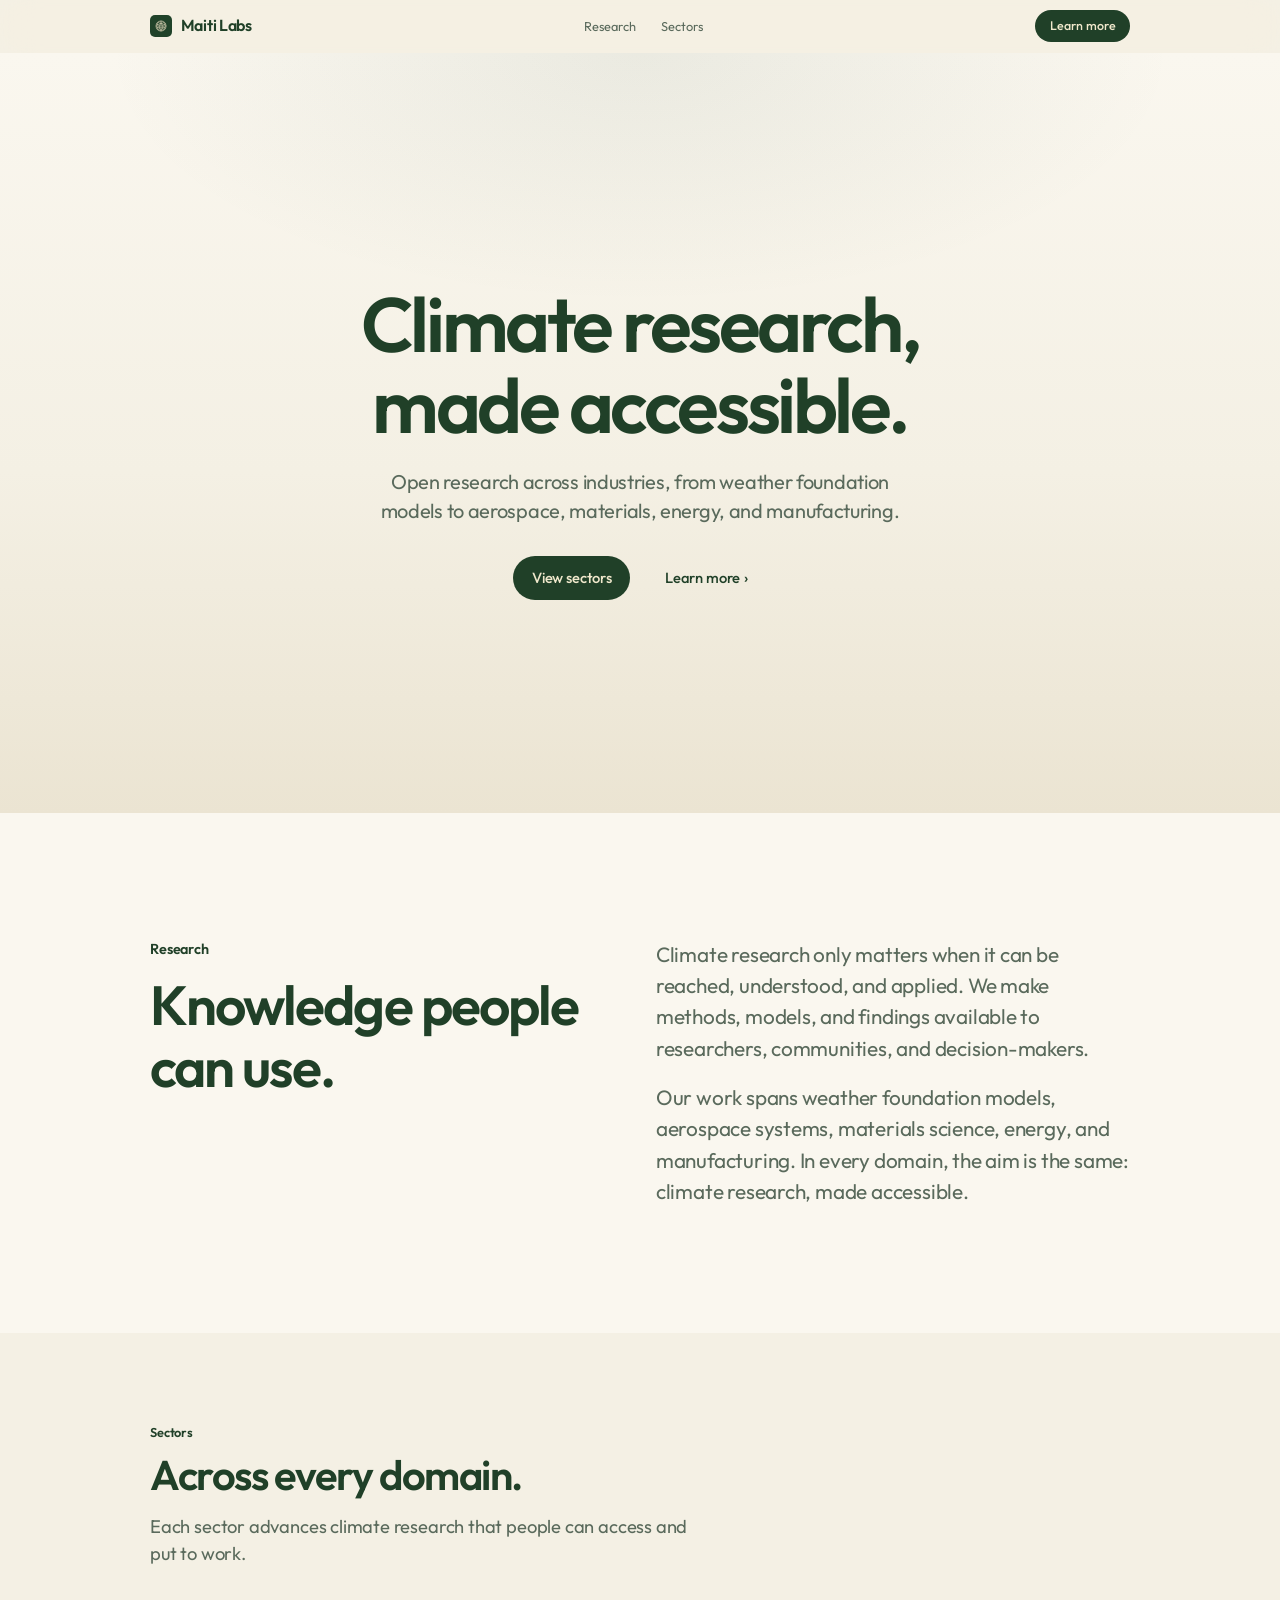
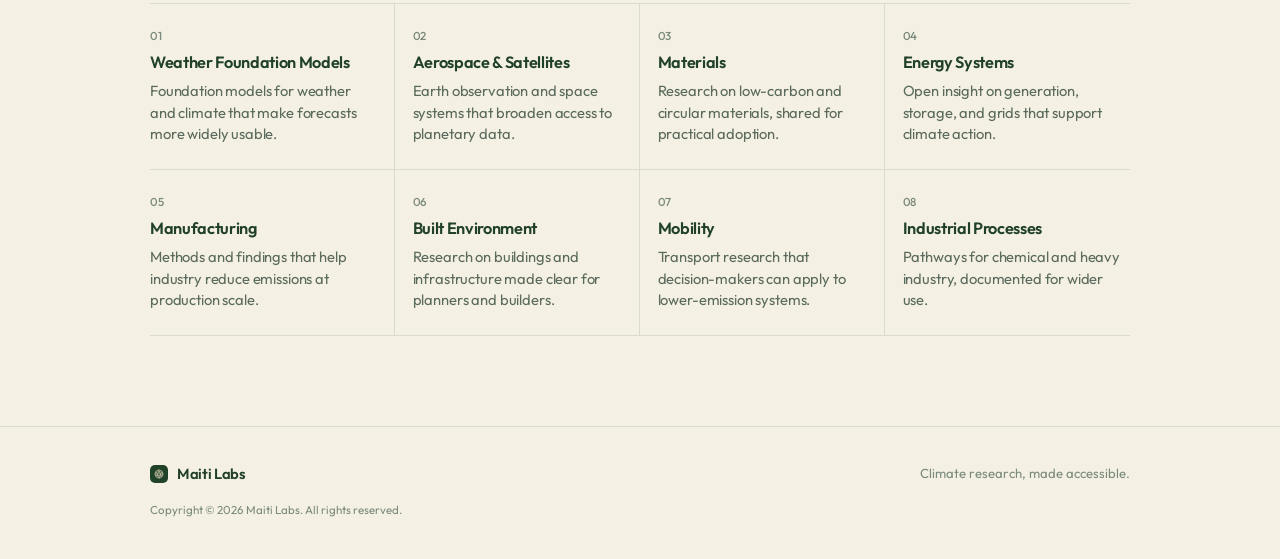
==== index.html @ 401aa066 "Enlarge research section type and spacing" ====
<!DOCTYPE html>
<html lang="en">
<head>
<meta charset="UTF-8" />
<meta name="viewport" content="width=device-width, initial-scale=1.0" />
<title>Maiti Labs</title>
<meta name="description" content="Maiti Labs makes climate research accessible across industries, from weather foundation models to aerospace, materials, energy, and manufacturing." />
<link rel="icon" href="logo.png" type="image/png" />
<link rel="preconnect" href="https://fonts.googleapis.com">
<link rel="preconnect" href="https://fonts.gstatic.com" crossorigin>
<link href="https://fonts.googleapis.com/css2?family=Outfit:wght@300;400;500;600;700&display=swap" rel="stylesheet">
<style>
  :root {
    --green: #204028;
    --cream: #f0e8cc;
    --bg: #f4f0e4;
    --bg-white: #faf7ef;
    --ink: #204028;
    --muted: #5a6a5c;
    --faint: #7a8a7c;
    --line: rgba(32, 64, 40, 0.12);
    --accent: #204028;
    --accent-soft: #2d5640;
    --max: 980px;
  }

  * { margin: 0; padding: 0; box-sizing: border-box; }
  html { scroll-behavior: smooth; }
  body {
    background: var(--bg);
    color: var(--ink);
    font-family: "Outfit", "Helvetica Neue", Helvetica, Arial, sans-serif;
    -webkit-font-smoothing: antialiased;
    text-rendering: optimizeLegibility;
    line-height: 1.47;
  }
  a { color: inherit; text-decoration: none; }
  .wrap {
    width: min(100% - 2.4rem, var(--max));
    margin-inline: auto;
  }
  @media (min-width: 800px) {
    .wrap { width: min(100% - 4rem, var(--max)); }
  }

  .nav {
    position: sticky;
    top: 0;
    z-index: 40;
    background: rgba(244, 240, 228, 0.82);
    backdrop-filter: saturate(180%) blur(18px);
    -webkit-backdrop-filter: saturate(180%) blur(18px);
    border-bottom: 1px solid transparent;
    transition: border-color .25s ease;
  }
  .nav.scrolled { border-bottom-color: var(--line); }
  .nav-inner {
    min-height: 52px;
    display: flex;
    align-items: center;
    justify-content: space-between;
    gap: 1rem;
  }
  .brand {
    display: inline-flex;
    align-items: center;
    gap: 0.55rem;
    font-size: 1rem;
    font-weight: 600;
    letter-spacing: -0.02em;
  }
  .brand img {
    width: 22px;
    height: 22px;
    border-radius: 5px;
    display: block;
  }
  .nav-links {
    display: none;
    gap: 1.6rem;
  }
  @media (min-width: 720px) { .nav-links { display: flex; } }
  .nav-links a {
    font-size: 0.8rem;
    font-weight: 400;
    color: var(--muted);
    transition: color .2s ease;
  }
  .nav-links a:hover { color: var(--ink); }
  .nav-cta {
    font-size: 0.78rem;
    font-weight: 500;
    color: var(--cream);
    background: var(--accent);
    padding: 0.42rem 0.9rem;
    border-radius: 980px;
    transition: background .2s ease;
  }
  .nav-cta:hover { background: var(--accent-soft); }

  .hero {
    position: relative;
    overflow: hidden;
    text-align: center;
    padding: clamp(4.5rem, 12vh, 7.5rem) 0 clamp(4rem, 10vh, 6.5rem);
    min-height: min(86vh, 760px);
    display: flex;
    align-items: center;
  }
  .hero::before {
    content: "";
    position: absolute;
    inset: 0;
    background:
      radial-gradient(ellipse 70% 55% at 50% 0%, rgba(32, 64, 40, 0.07) 0%, transparent 60%),
      linear-gradient(180deg, #faf7ef 0%, #f4f0e4 55%, #ebe4d2 100%);
    pointer-events: none;
  }
  .hero-inner { position: relative; z-index: 1; width: 100%; }
  .hero h1 {
    max-width: 11ch;
    margin: 0 auto;
    font-size: clamp(2.5rem, 6.5vw, 4.8rem);
    font-weight: 600;
    letter-spacing: -0.045em;
    line-height: 1.05;
  }
  .hero-sub {
    max-width: 34rem;
    margin: 1.35rem auto 0;
    font-size: clamp(1.05rem, 1.7vw, 1.25rem);
    font-weight: 400;
    color: var(--muted);
    letter-spacing: -0.015em;
  }
  .hero-actions {
    margin-top: 1.9rem;
    display: flex;
    flex-wrap: wrap;
    justify-content: center;
    gap: 0.7rem 1rem;
  }
  .btn {
    display: inline-flex;
    align-items: center;
    justify-content: center;
    gap: 0.25rem;
    min-height: 42px;
    padding: 0.65rem 1.15rem;
    border-radius: 980px;
    font-size: 0.92rem;
    font-weight: 500;
    letter-spacing: -0.01em;
    transition: transform .2s ease, background .2s ease, color .2s ease;
  }
  .btn-primary {
    background: var(--accent);
    color: var(--cream);
  }
  .btn-primary:hover {
    background: var(--accent-soft);
    transform: scale(1.02);
  }
  .btn-text {
    color: var(--accent);
  }
  .btn-text:hover { color: var(--accent-soft); }
  .chev { font-size: 1.05em; }

  .section {
    padding: clamp(4.25rem, 10vh, 6.75rem) 0;
  }
  .section-white { background: var(--bg-white); }
  #research {
    padding: clamp(5.75rem, 14vh, 9.5rem) 0;
  }
  #research h2 {
    font-size: clamp(2.15rem, 4.6vw, 3.45rem);
    max-width: 12ch;
  }
  #research .eyebrow {
    font-size: 0.9rem;
    margin-bottom: 0.85rem;
  }
  #research .prose p {
    font-size: clamp(1.1rem, 1.7vw, 1.3rem);
    line-height: 1.5;
  }
  #research .prose p + p { margin-top: 1.15rem; }
  @media (min-width: 860px) {
    #research .split {
      gap: clamp(2.75rem, 6vw, 5.5rem);
    }
    #research .split h2 { max-width: 12ch; }
  }
  .eyebrow {
    font-size: 0.8rem;
    font-weight: 600;
    color: var(--accent);
    letter-spacing: -0.01em;
    margin-bottom: 0.65rem;
  }
  .section h2 {
    font-size: clamp(1.75rem, 3.5vw, 2.6rem);
    font-weight: 600;
    letter-spacing: -0.035em;
    line-height: 1.12;
    max-width: 18ch;
  }
  .lede {
    margin-top: 0.9rem;
    max-width: 34rem;
    font-size: clamp(1.02rem, 1.5vw, 1.15rem);
    color: var(--muted);
    letter-spacing: -0.01em;
  }

  .split {
    display: grid;
    gap: 1.5rem;
  }
  @media (min-width: 860px) {
    .split {
      grid-template-columns: 0.95fr 1.05fr;
      gap: clamp(2.25rem, 5vw, 4.5rem);
      align-items: start;
    }
    .split h2 { max-width: 11ch; }
  }
  .prose p {
    font-size: clamp(1rem, 1.45vw, 1.12rem);
    color: var(--muted);
    letter-spacing: -0.01em;
  }
  .prose p + p { margin-top: 0.95rem; }

  .focus-grid {
    margin-top: clamp(1.75rem, 4vh, 2.5rem);
    display: grid;
    gap: 0;
    border-top: 1px solid var(--line);
  }
  @media (min-width: 700px) {
    .focus-grid { grid-template-columns: repeat(2, 1fr); }
  }
  @media (min-width: 1000px) {
    .focus-grid { grid-template-columns: repeat(4, 1fr); }
  }
  .focus-item {
    padding: 1.35rem 0;
    border-bottom: 1px solid var(--line);
  }
  @media (min-width: 700px) {
    .focus-item {
      padding: 1.4rem 1.15rem 1.4rem 0;
    }
    .focus-item:nth-child(even) {
      padding-left: 1.15rem;
      padding-right: 0;
      border-left: 1px solid var(--line);
    }
  }
  @media (min-width: 1000px) {
    .focus-item {
      padding: 1.5rem 1.1rem;
      border-right: 1px solid var(--line);
    }
    .focus-item:nth-child(even) {
      padding-left: 1.1rem;
      border-left: none;
    }
    .focus-item:nth-child(4n) { border-right: none; }
    .focus-item:nth-child(4n + 1) { padding-left: 0; }
  }
  .focus-item .num {
    font-size: 0.72rem;
    font-weight: 500;
    color: var(--faint);
    margin-bottom: 0.4rem;
  }
  .focus-item h3 {
    font-size: 1.02rem;
    font-weight: 600;
    letter-spacing: -0.02em;
    margin-bottom: 0.3rem;
  }
  .focus-item p {
    color: var(--muted);
    font-size: 0.92rem;
    letter-spacing: -0.01em;
  }

  .footer {
    padding: 2.25rem 0 2.5rem;
    border-top: 1px solid var(--line);
  }
  .footer-row {
    display: flex;
    flex-wrap: wrap;
    gap: 0.75rem 1.4rem;
    align-items: center;
    justify-content: space-between;
  }
  .footer .brand { font-size: 0.92rem; }
  .footer .brand img { width: 18px; height: 18px; }
  .footer-tag {
    color: var(--faint);
    font-size: 0.82rem;
  }
  .copyright {
    margin-top: 1.1rem;
    color: var(--faint);
    font-size: 0.72rem;
  }

  .reveal {
    opacity: 0;
    transform: translateY(12px);
    transition: opacity .8s cubic-bezier(.16,1,.3,1), transform .8s cubic-bezier(.16,1,.3,1);
  }
  .reveal.in { opacity: 1; transform: none; }

  a:focus-visible, .btn:focus-visible {
    outline: 2px solid var(--accent);
    outline-offset: 3px;
  }

  @media (prefers-reduced-motion: reduce) {
    html { scroll-behavior: auto; }
    .reveal { opacity: 1; transform: none; transition: none; }
  }
</style>
</head>
<body>
  <nav class="nav" id="nav">
    <div class="wrap nav-inner">
      <a class="brand" href="#top" aria-label="Maiti Labs home">
        <img src="logo.png" alt="" width="22" height="22" />
        <span>Maiti Labs</span>
      </a>
      <div class="nav-links">
        <a href="#research">Research</a>
        <a href="#sectors">Sectors</a>
      </div>
      <a class="nav-cta" href="#sectors">Learn more</a>
    </div>
  </nav>

  <header class="hero" id="top">
    <div class="wrap hero-inner">
      <h1>Climate research, made accessible.</h1>
      <p class="hero-sub">Open research across industries, from weather foundation models to aerospace, materials, energy, and manufacturing.</p>
      <div class="hero-actions">
        <a class="btn btn-primary" href="#sectors">View sectors</a>
        <a class="btn btn-text" href="#research">Learn more <span class="chev" aria-hidden="true">›</span></a>
      </div>
    </div>
  </header>

  <section class="section section-white" id="research">
    <div class="wrap">
      <div class="split">
        <div class="reveal">
          <p class="eyebrow">Research</p>
          <h2>Knowledge people can use.</h2>
        </div>
        <div class="prose reveal">
          <p>Climate research only matters when it can be reached, understood, and applied. We make methods, models, and findings available to researchers, communities, and decision-makers.</p>
          <p>Our work spans weather foundation models, aerospace systems, materials science, energy, and manufacturing. In every domain, the aim is the same: climate research, made accessible.</p>
        </div>
      </div>
    </div>
  </section>

  <section class="section" id="sectors">
    <div class="wrap">
      <div class="reveal">
        <p class="eyebrow">Sectors</p>
        <h2>Across every domain.</h2>
        <p class="lede">Each sector advances climate research that people can access and put to work.</p>
      </div>
      <div class="focus-grid">
        <article class="focus-item reveal">
          <p class="num">01</p>
          <h3>Weather Foundation Models</h3>
          <p>Foundation models for weather and climate that make forecasts more widely usable.</p>
        </article>
        <article class="focus-item reveal">
          <p class="num">02</p>
          <h3>Aerospace &amp; Satellites</h3>
          <p>Earth observation and space systems that broaden access to planetary data.</p>
        </article>
        <article class="focus-item reveal">
          <p class="num">03</p>
          <h3>Materials</h3>
          <p>Research on low-carbon and circular materials, shared for practical adoption.</p>
        </article>
        <article class="focus-item reveal">
          <p class="num">04</p>
          <h3>Energy Systems</h3>
          <p>Open insight on generation, storage, and grids that support climate action.</p>
        </article>
        <article class="focus-item reveal">
          <p class="num">05</p>
          <h3>Manufacturing</h3>
          <p>Methods and findings that help industry reduce emissions at production scale.</p>
        </article>
        <article class="focus-item reveal">
          <p class="num">06</p>
          <h3>Built Environment</h3>
          <p>Research on buildings and infrastructure made clear for planners and builders.</p>
        </article>
        <article class="focus-item reveal">
          <p class="num">07</p>
          <h3>Mobility</h3>
          <p>Transport research that decision-makers can apply to lower-emission systems.</p>
        </article>
        <article class="focus-item reveal">
          <p class="num">08</p>
          <h3>Industrial Processes</h3>
          <p>Pathways for chemical and heavy industry, documented for wider use.</p>
        </article>
      </div>
    </div>
  </section>

  <footer class="footer">
    <div class="wrap">
      <div class="footer-row">
        <a class="brand" href="#top">
          <img src="logo.png" alt="" width="18" height="18" />
          <span>Maiti Labs</span>
        </a>
        <p class="footer-tag">Climate research, made accessible.</p>
      </div>
      <p class="copyright">Copyright © 2026 Maiti Labs. All rights reserved.</p>
    </div>
  </footer>

  <script>
    const nav = document.getElementById('nav');
    const onScroll = () => nav.classList.toggle('scrolled', window.scrollY > 8);
    onScroll();
    window.addEventListener('scroll', onScroll, { passive: true });

    const reduce = window.matchMedia('(prefers-reduced-motion: reduce)').matches;
    const items = document.querySelectorAll('.reveal');
    if (reduce || !('IntersectionObserver' in window)) {
      items.forEach(el => el.classList.add('in'));
    } else {
      const io = new IntersectionObserver((entries) => {
        entries.forEach(e => {
          if (e.isIntersecting) {
            e.target.classList.add('in');
            io.unobserve(e.target);
          }
        });
      }, { threshold: 0.16 });
      items.forEach(el => io.observe(el));
    }
  </script>
</body>
</html>
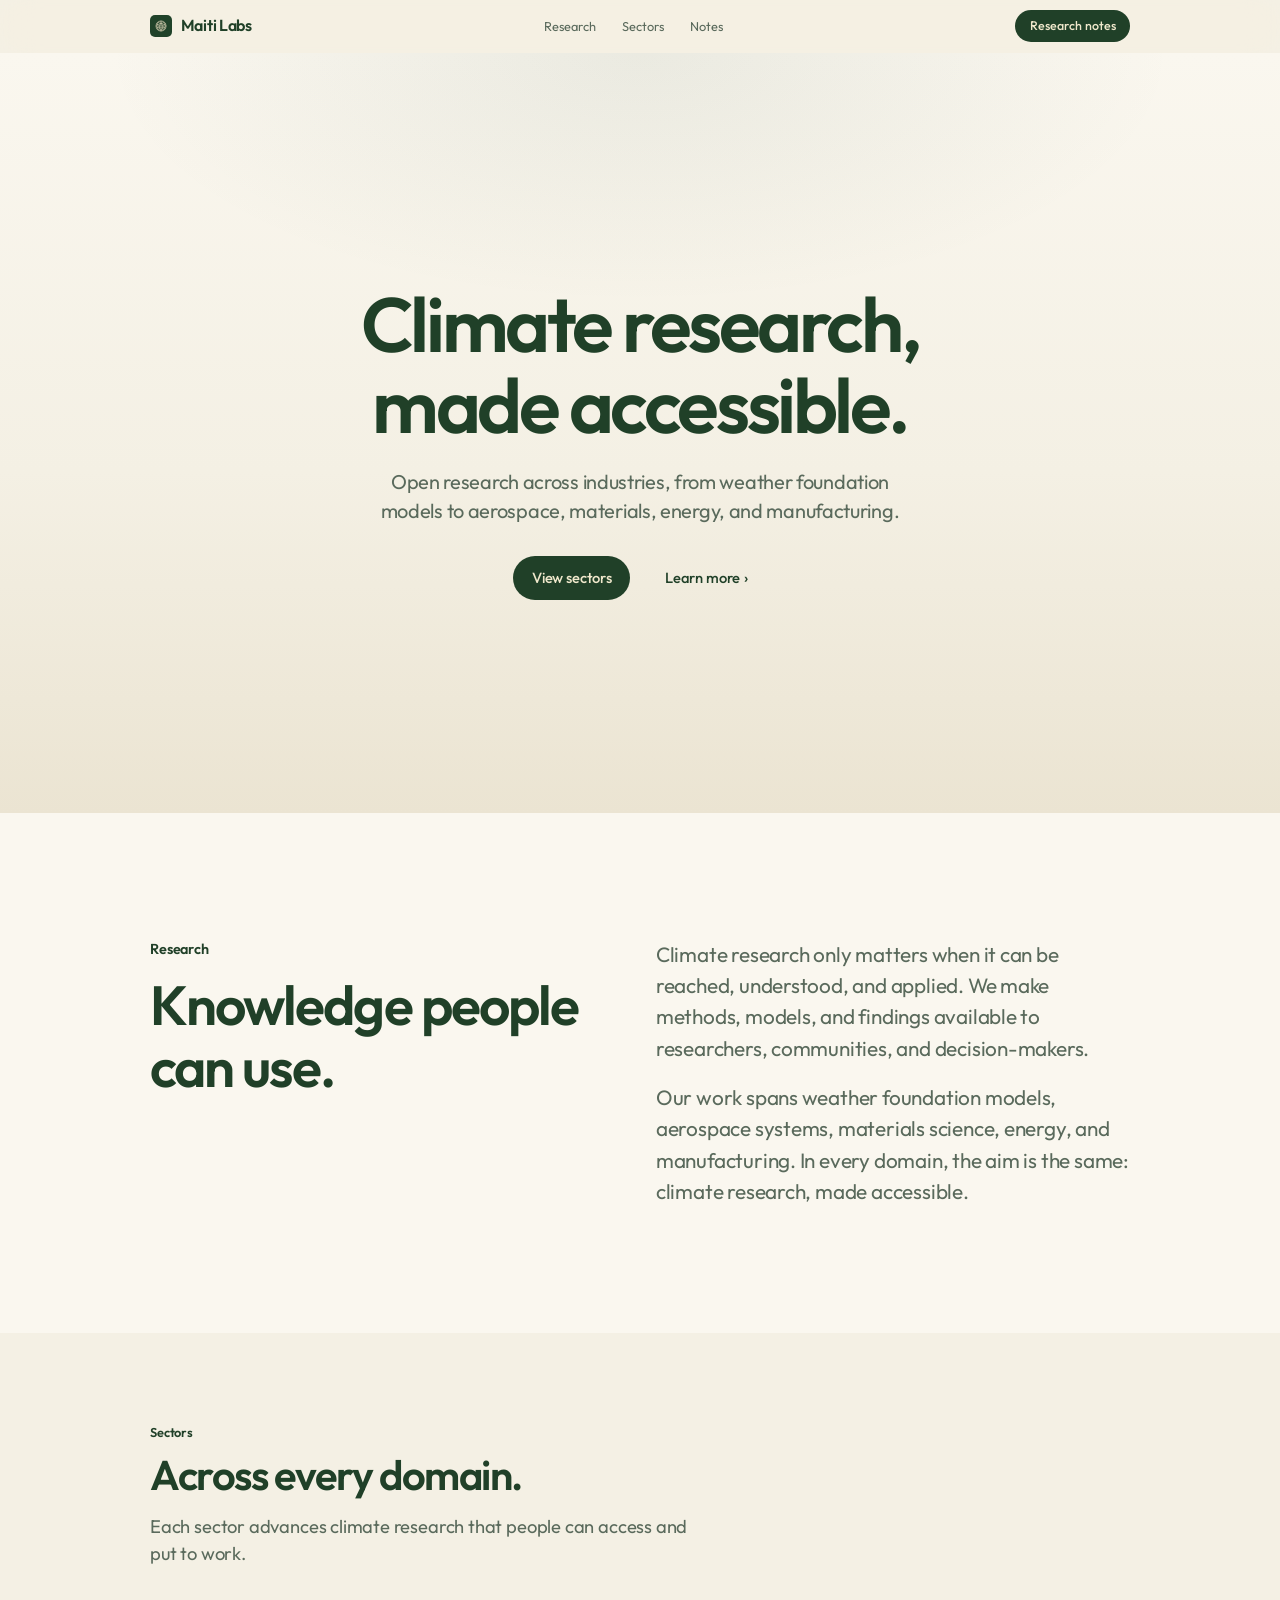
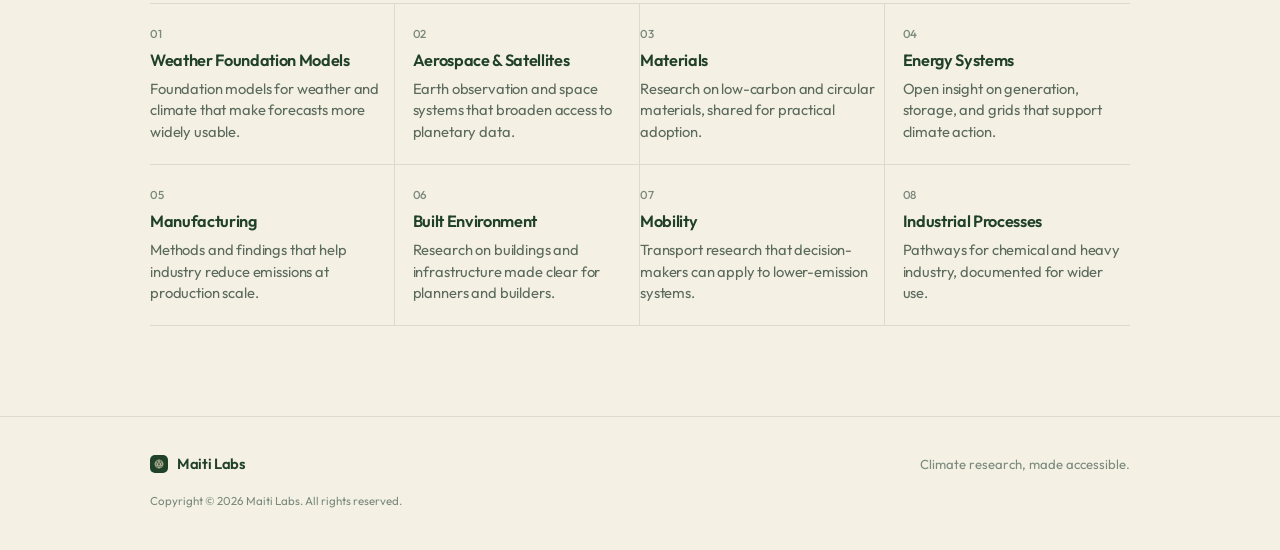
==== commit e24b53aa: "Add sector research notes on emerging technologies" ====
--- a/index.html
+++ b/index.html
@@ -246,6 +246,13 @@
   @media (min-width: 1000px) {
     .focus-grid { grid-template-columns: repeat(4, 1fr); }
   }
+  a.focus-item {
+    display: block;
+    padding: 1.35rem 0;
+    border-bottom: 1px solid var(--line);
+    transition: opacity .2s ease;
+  }
+  a.focus-item:hover { opacity: 0.72; }
   .focus-item {
     padding: 1.35rem 0;
     border-bottom: 1px solid var(--line);
@@ -341,8 +348,9 @@
       <div class="nav-links">
         <a href="#research">Research</a>
         <a href="#sectors">Sectors</a>
-      </div>
-      <a class="nav-cta" href="#sectors">Learn more</a>
+        <a href="blog/index.html">Notes</a>
+      </div>
+      <a class="nav-cta" href="blog/index.html">Research notes</a>
     </div>
   </nav>
 
@@ -380,46 +388,46 @@
         <p class="lede">Each sector advances climate research that people can access and put to work.</p>
       </div>
       <div class="focus-grid">
-        <article class="focus-item reveal">
+        <a class="focus-item reveal" href="blog/weather-foundation-models.html">
           <p class="num">01</p>
           <h3>Weather Foundation Models</h3>
           <p>Foundation models for weather and climate that make forecasts more widely usable.</p>
-        </article>
-        <article class="focus-item reveal">
+        </a>
+        <a class="focus-item reveal" href="blog/aerospace-satellites.html">
           <p class="num">02</p>
           <h3>Aerospace &amp; Satellites</h3>
           <p>Earth observation and space systems that broaden access to planetary data.</p>
-        </article>
-        <article class="focus-item reveal">
+        </a>
+        <a class="focus-item reveal" href="blog/materials.html">
           <p class="num">03</p>
           <h3>Materials</h3>
           <p>Research on low-carbon and circular materials, shared for practical adoption.</p>
-        </article>
-        <article class="focus-item reveal">
+        </a>
+        <a class="focus-item reveal" href="blog/energy-systems.html">
           <p class="num">04</p>
           <h3>Energy Systems</h3>
           <p>Open insight on generation, storage, and grids that support climate action.</p>
-        </article>
-        <article class="focus-item reveal">
+        </a>
+        <a class="focus-item reveal" href="blog/manufacturing.html">
           <p class="num">05</p>
           <h3>Manufacturing</h3>
           <p>Methods and findings that help industry reduce emissions at production scale.</p>
-        </article>
-        <article class="focus-item reveal">
+        </a>
+        <a class="focus-item reveal" href="blog/built-environment.html">
           <p class="num">06</p>
           <h3>Built Environment</h3>
           <p>Research on buildings and infrastructure made clear for planners and builders.</p>
-        </article>
-        <article class="focus-item reveal">
+        </a>
+        <a class="focus-item reveal" href="blog/mobility.html">
           <p class="num">07</p>
           <h3>Mobility</h3>
           <p>Transport research that decision-makers can apply to lower-emission systems.</p>
-        </article>
-        <article class="focus-item reveal">
+        </a>
+        <a class="focus-item reveal" href="blog/industrial-processes.html">
           <p class="num">08</p>
           <h3>Industrial Processes</h3>
           <p>Pathways for chemical and heavy industry, documented for wider use.</p>
-        </article>
+        </a>
       </div>
     </div>
   </section>
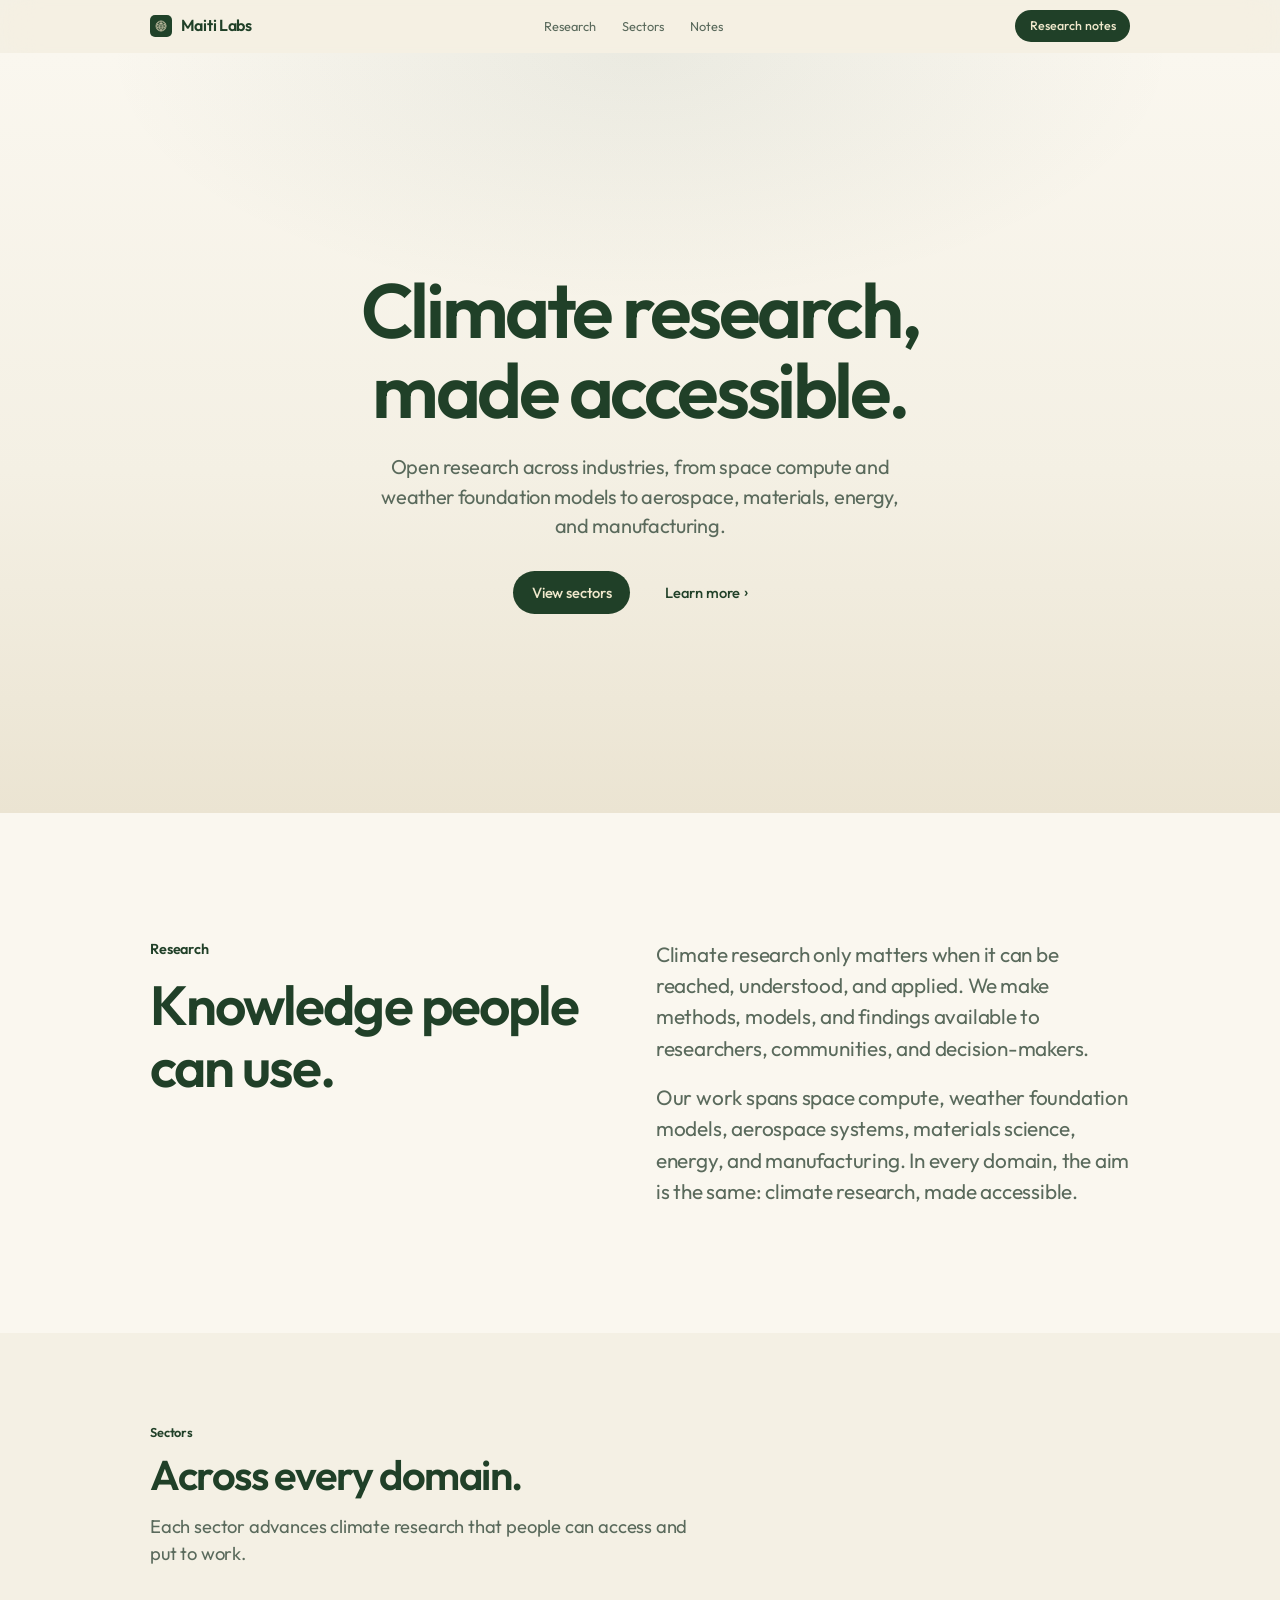
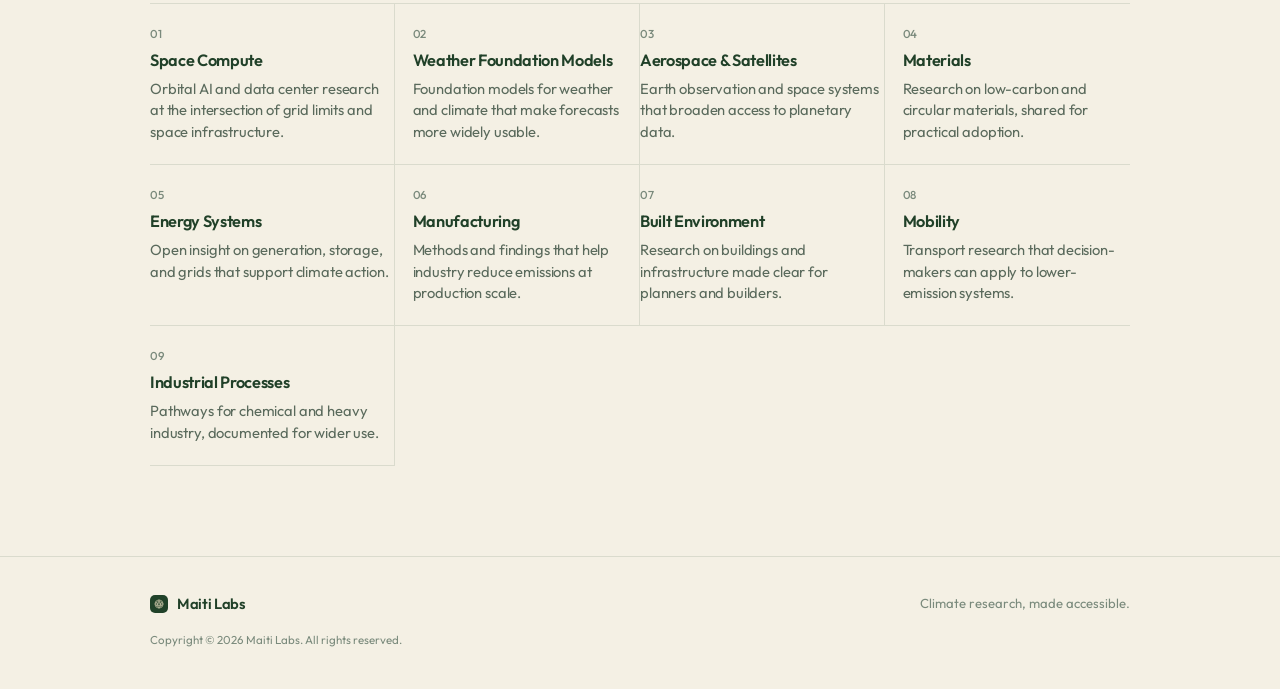
==== commit 27a28feb: "Add Space Compute as sector 01 with markets and company map Co-authored-by: Cursor <cursoragent@curs" ====
--- a/index.html
+++ b/index.html
@@ -4,7 +4,7 @@
 <meta charset="UTF-8" />
 <meta name="viewport" content="width=device-width, initial-scale=1.0" />
 <title>Maiti Labs</title>
-<meta name="description" content="Maiti Labs makes climate research accessible across industries, from weather foundation models to aerospace, materials, energy, and manufacturing." />
+<meta name="description" content="Maiti Labs makes climate research accessible across industries, from space compute and weather foundation models to aerospace, materials, energy, and manufacturing." />
 <link rel="icon" href="logo.png" type="image/png" />
 <link rel="preconnect" href="https://fonts.googleapis.com">
 <link rel="preconnect" href="https://fonts.gstatic.com" crossorigin>
@@ -357,7 +357,7 @@
   <header class="hero" id="top">
     <div class="wrap hero-inner">
       <h1>Climate research, made accessible.</h1>
-      <p class="hero-sub">Open research across industries, from weather foundation models to aerospace, materials, energy, and manufacturing.</p>
+      <p class="hero-sub">Open research across industries, from space compute and weather foundation models to aerospace, materials, energy, and manufacturing.</p>
       <div class="hero-actions">
         <a class="btn btn-primary" href="#sectors">View sectors</a>
         <a class="btn btn-text" href="#research">Learn more <span class="chev" aria-hidden="true">›</span></a>
@@ -374,7 +374,7 @@
         </div>
         <div class="prose reveal">
           <p>Climate research only matters when it can be reached, understood, and applied. We make methods, models, and findings available to researchers, communities, and decision-makers.</p>
-          <p>Our work spans weather foundation models, aerospace systems, materials science, energy, and manufacturing. In every domain, the aim is the same: climate research, made accessible.</p>
+          <p>Our work spans space compute, weather foundation models, aerospace systems, materials science, energy, and manufacturing. In every domain, the aim is the same: climate research, made accessible.</p>
         </div>
       </div>
     </div>
@@ -388,43 +388,48 @@
         <p class="lede">Each sector advances climate research that people can access and put to work.</p>
       </div>
       <div class="focus-grid">
+        <a class="focus-item reveal" href="blog/space-compute.html">
+          <p class="num">01</p>
+          <h3>Space Compute</h3>
+          <p>Orbital AI and data center research at the intersection of grid limits and space infrastructure.</p>
+        </a>
         <a class="focus-item reveal" href="blog/weather-foundation-models.html">
-          <p class="num">01</p>
+          <p class="num">02</p>
           <h3>Weather Foundation Models</h3>
           <p>Foundation models for weather and climate that make forecasts more widely usable.</p>
         </a>
         <a class="focus-item reveal" href="blog/aerospace-satellites.html">
-          <p class="num">02</p>
+          <p class="num">03</p>
           <h3>Aerospace &amp; Satellites</h3>
           <p>Earth observation and space systems that broaden access to planetary data.</p>
         </a>
         <a class="focus-item reveal" href="blog/materials.html">
-          <p class="num">03</p>
+          <p class="num">04</p>
           <h3>Materials</h3>
           <p>Research on low-carbon and circular materials, shared for practical adoption.</p>
         </a>
         <a class="focus-item reveal" href="blog/energy-systems.html">
-          <p class="num">04</p>
+          <p class="num">05</p>
           <h3>Energy Systems</h3>
           <p>Open insight on generation, storage, and grids that support climate action.</p>
         </a>
         <a class="focus-item reveal" href="blog/manufacturing.html">
-          <p class="num">05</p>
+          <p class="num">06</p>
           <h3>Manufacturing</h3>
           <p>Methods and findings that help industry reduce emissions at production scale.</p>
         </a>
         <a class="focus-item reveal" href="blog/built-environment.html">
-          <p class="num">06</p>
+          <p class="num">07</p>
           <h3>Built Environment</h3>
           <p>Research on buildings and infrastructure made clear for planners and builders.</p>
         </a>
         <a class="focus-item reveal" href="blog/mobility.html">
-          <p class="num">07</p>
+          <p class="num">08</p>
           <h3>Mobility</h3>
           <p>Transport research that decision-makers can apply to lower-emission systems.</p>
         </a>
         <a class="focus-item reveal" href="blog/industrial-processes.html">
-          <p class="num">08</p>
+          <p class="num">09</p>
           <h3>Industrial Processes</h3>
           <p>Pathways for chemical and heavy industry, documented for wider use.</p>
         </a>
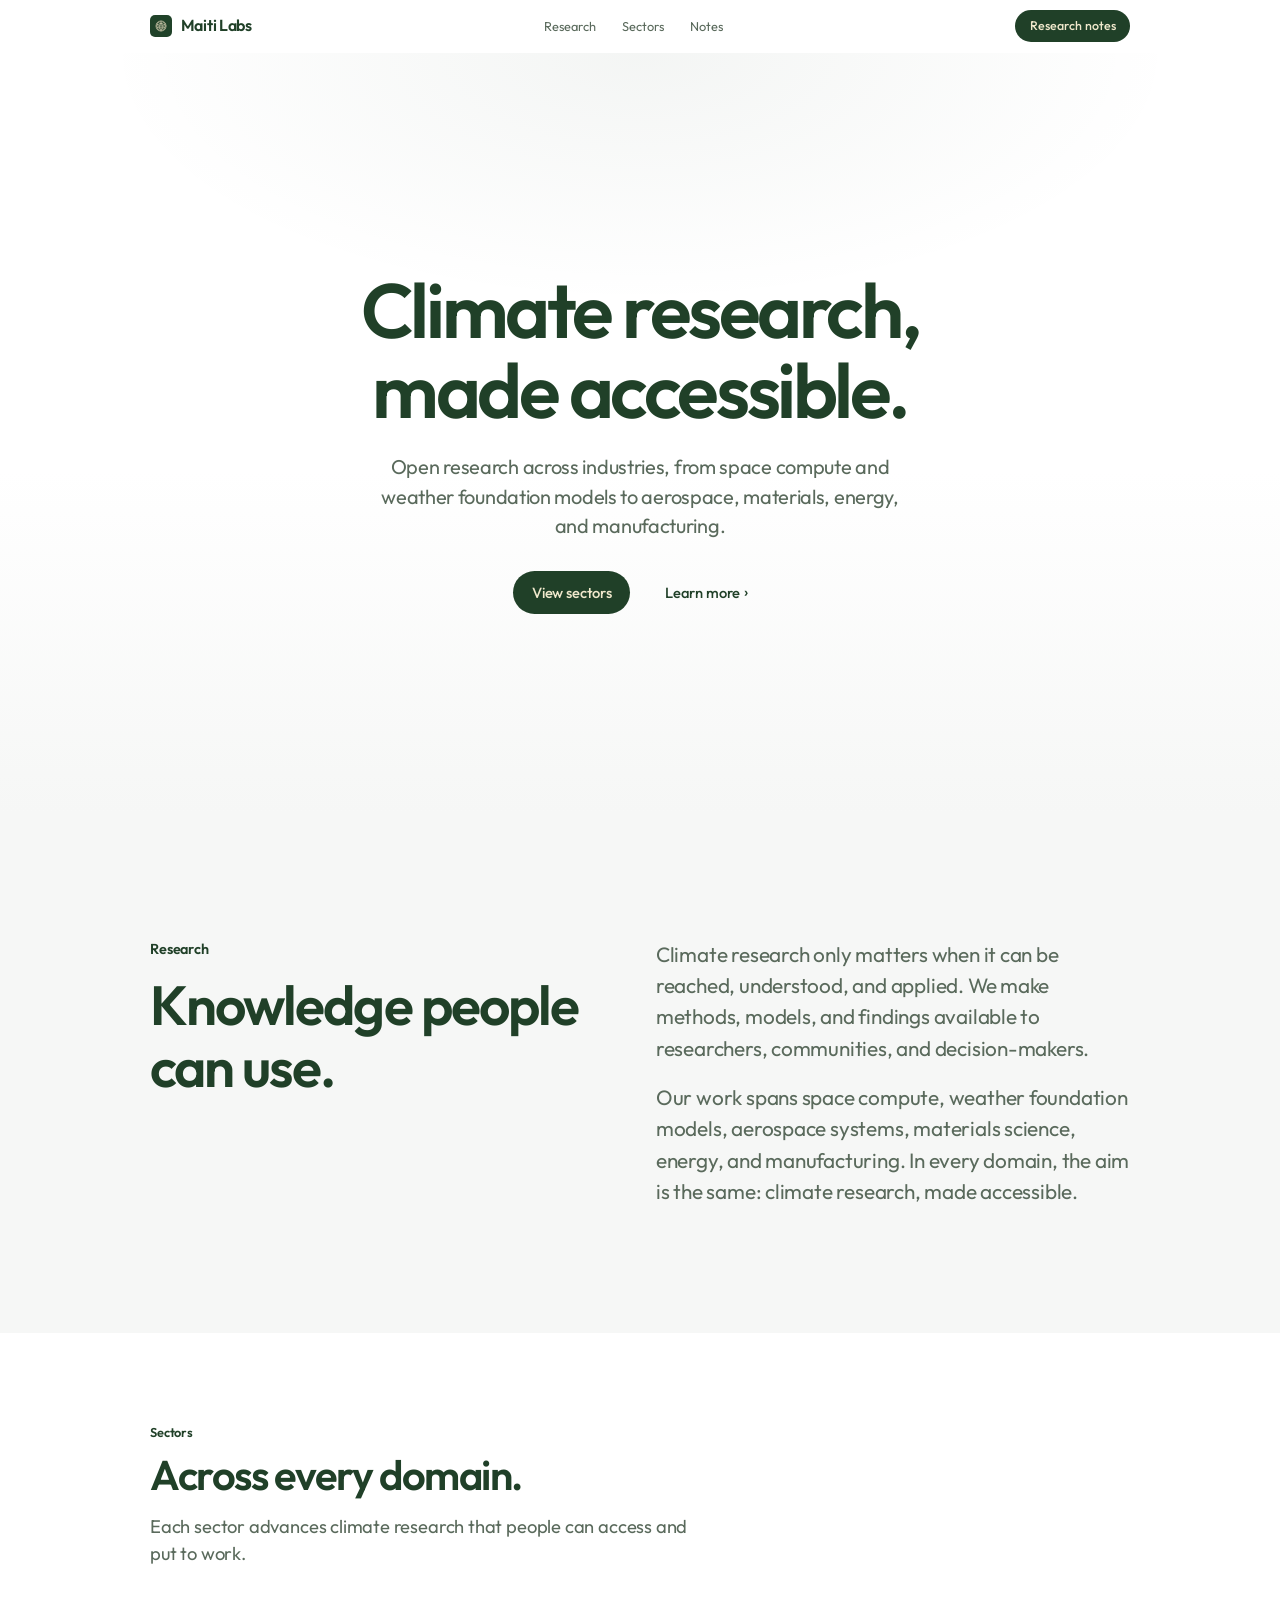
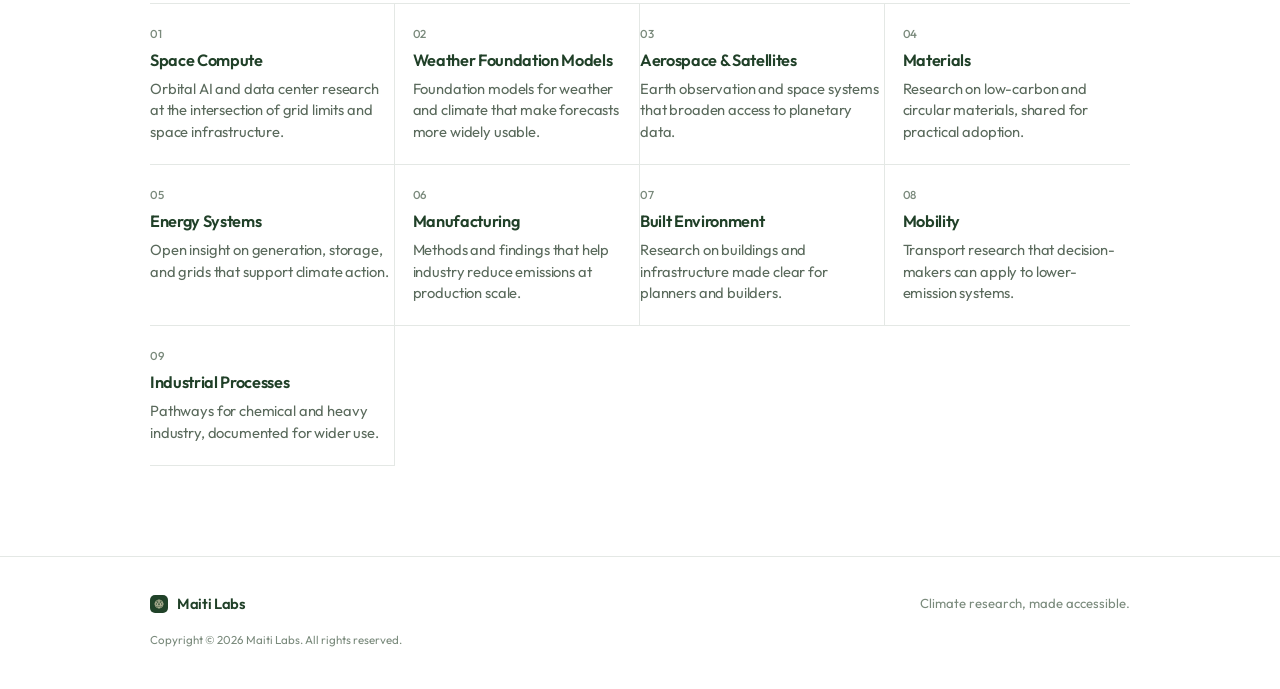
==== commit 9d13435e: "Switch site backgrounds to white while keeping green text Co-authored-by: Cursor <cursoragent@cursor" ====
--- a/index.html
+++ b/index.html
@@ -13,8 +13,9 @@
   :root {
     --green: #204028;
     --cream: #f0e8cc;
-    --bg: #f4f0e4;
-    --bg-white: #faf7ef;
+    --bg: #ffffff;
+    --bg-white: #ffffff;
+    --bg-soft: #f6f7f6;
     --ink: #204028;
     --muted: #5a6a5c;
     --faint: #7a8a7c;
@@ -47,7 +48,7 @@
     position: sticky;
     top: 0;
     z-index: 40;
-    background: rgba(244, 240, 228, 0.82);
+    background: rgba(255, 255, 255, 0.86);
     backdrop-filter: saturate(180%) blur(18px);
     -webkit-backdrop-filter: saturate(180%) blur(18px);
     border-bottom: 1px solid transparent;
@@ -112,8 +113,8 @@
     position: absolute;
     inset: 0;
     background:
-      radial-gradient(ellipse 70% 55% at 50% 0%, rgba(32, 64, 40, 0.07) 0%, transparent 60%),
-      linear-gradient(180deg, #faf7ef 0%, #f4f0e4 55%, #ebe4d2 100%);
+      radial-gradient(ellipse 70% 55% at 50% 0%, rgba(32, 64, 40, 0.05) 0%, transparent 60%),
+      linear-gradient(180deg, #ffffff 0%, #ffffff 55%, #f6f7f6 100%);
     pointer-events: none;
   }
   .hero-inner { position: relative; z-index: 1; width: 100%; }
@@ -170,7 +171,7 @@
   .section {
     padding: clamp(4.25rem, 10vh, 6.75rem) 0;
   }
-  .section-white { background: var(--bg-white); }
+  .section-white { background: var(--bg-soft); }
   #research {
     padding: clamp(5.75rem, 14vh, 9.5rem) 0;
   }
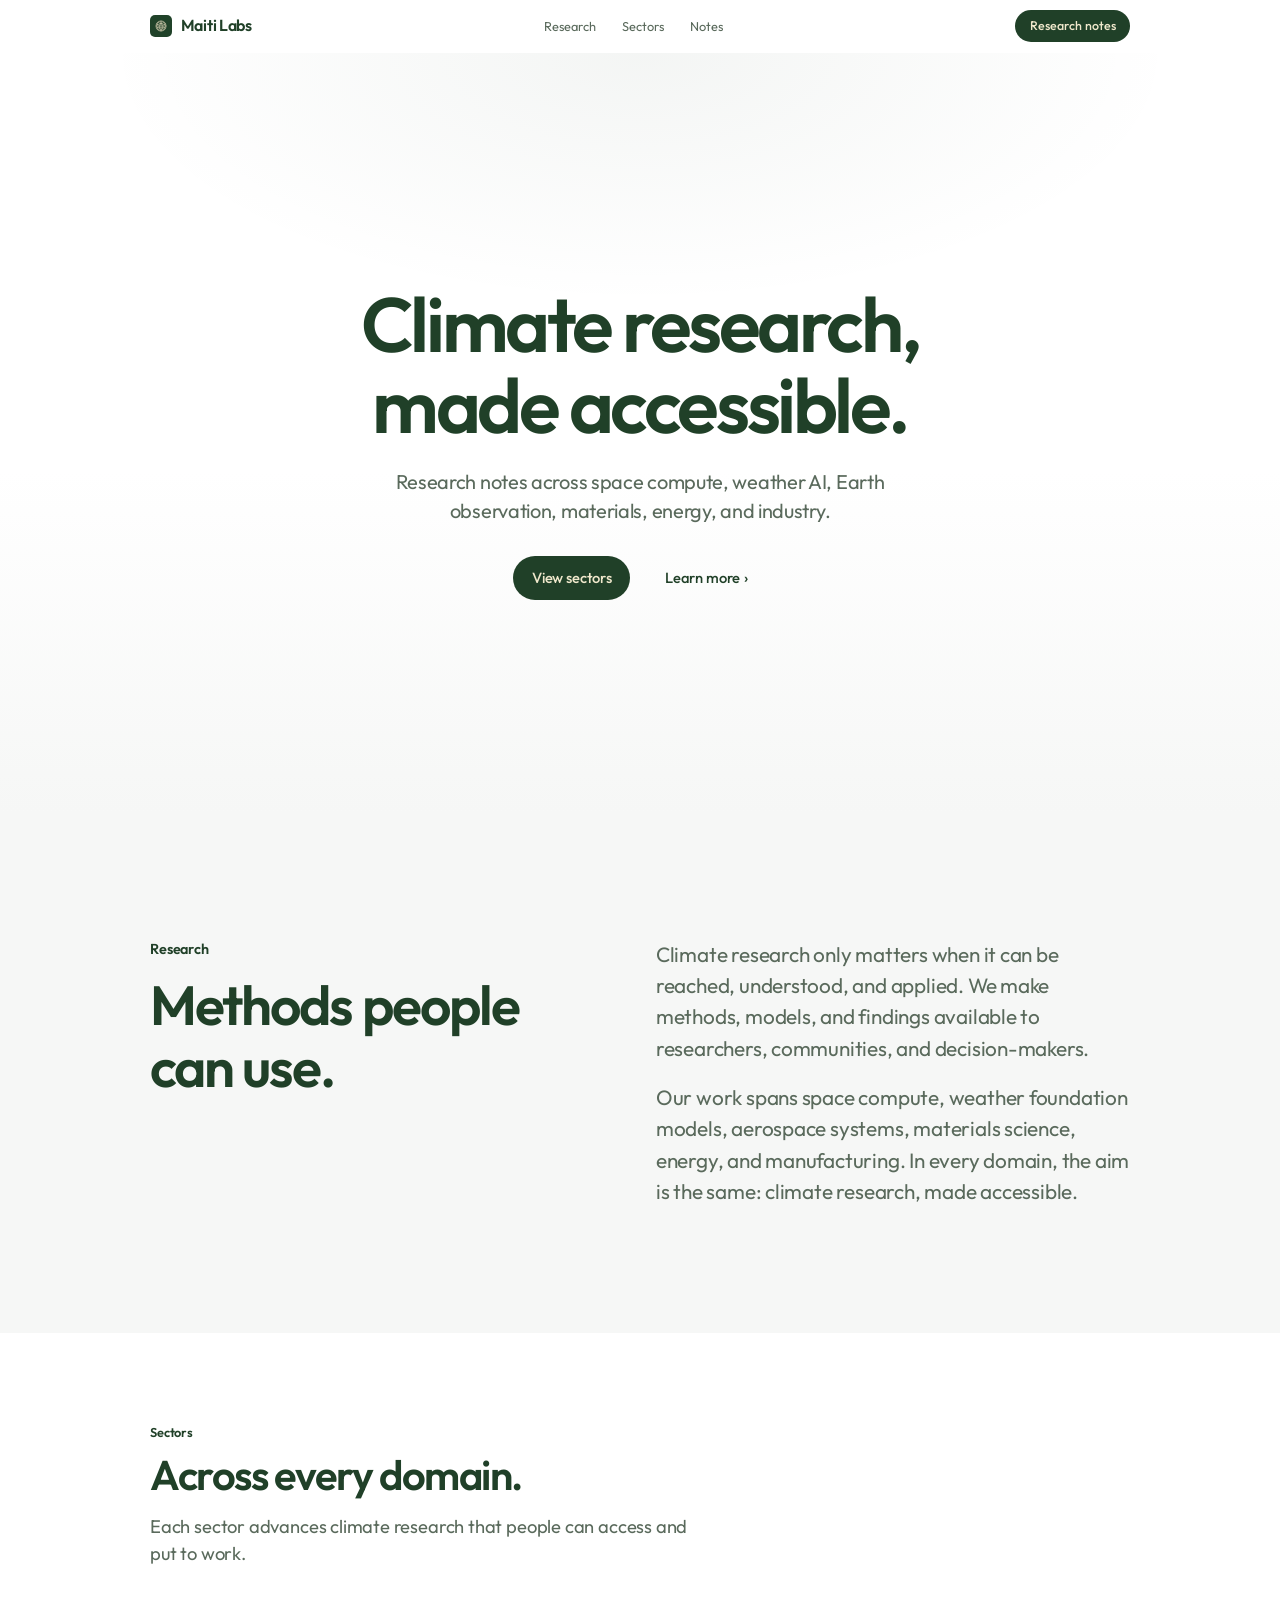
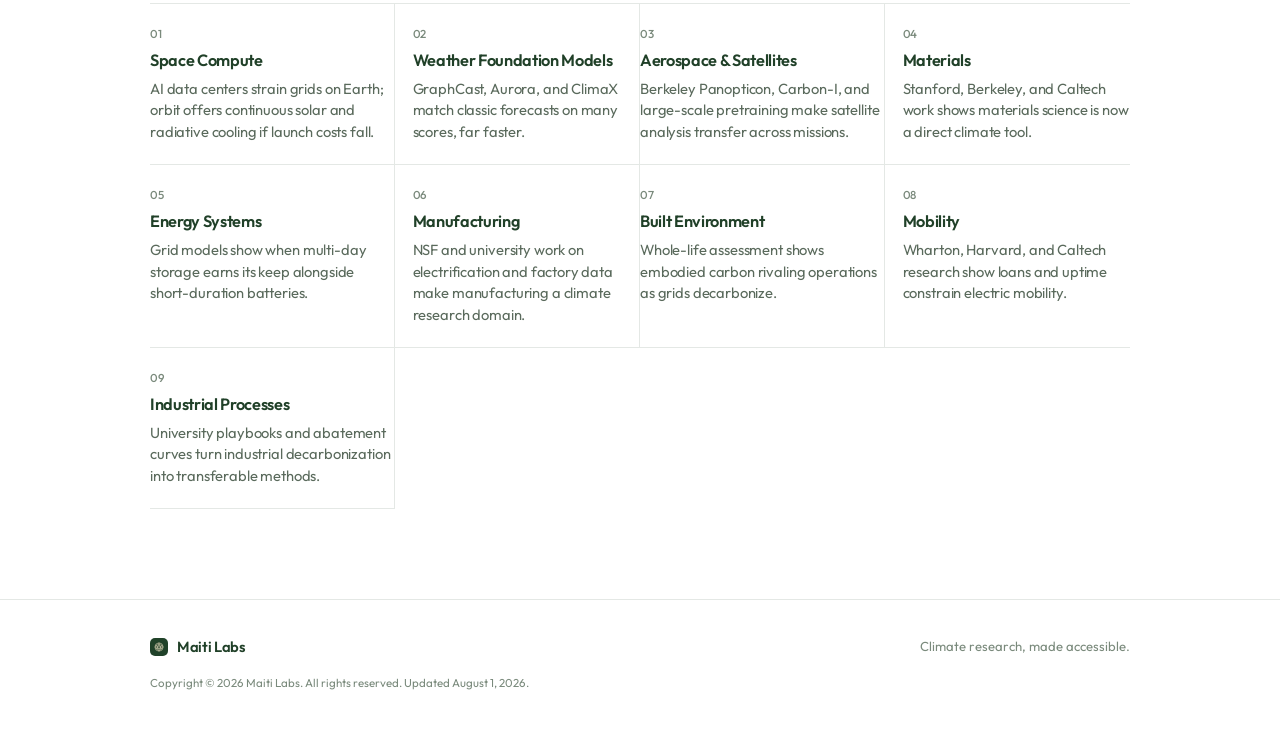
==== commit d50318b5: "Professionalize titles, verify citations, and set August 1 2026 dates Co-authored-by: Cursor <cursor" ====
--- a/index.html
+++ b/index.html
@@ -358,7 +358,7 @@
   <header class="hero" id="top">
     <div class="wrap hero-inner">
       <h1>Climate research, made accessible.</h1>
-      <p class="hero-sub">Open research across industries, from space compute and weather foundation models to aerospace, materials, energy, and manufacturing.</p>
+      <p class="hero-sub">Research notes across space compute, weather AI, Earth observation, materials, energy, and industry.</p>
       <div class="hero-actions">
         <a class="btn btn-primary" href="#sectors">View sectors</a>
         <a class="btn btn-text" href="#research">Learn more <span class="chev" aria-hidden="true">›</span></a>
@@ -371,7 +371,7 @@
       <div class="split">
         <div class="reveal">
           <p class="eyebrow">Research</p>
-          <h2>Knowledge people can use.</h2>
+          <h2>Methods people can use.</h2>
         </div>
         <div class="prose reveal">
           <p>Climate research only matters when it can be reached, understood, and applied. We make methods, models, and findings available to researchers, communities, and decision-makers.</p>
@@ -392,47 +392,47 @@
         <a class="focus-item reveal" href="blog/space-compute.html">
           <p class="num">01</p>
           <h3>Space Compute</h3>
-          <p>Orbital AI and data center research at the intersection of grid limits and space infrastructure.</p>
+          <p>AI data centers strain grids on Earth; orbit offers continuous solar and radiative cooling if launch costs fall.</p>
         </a>
         <a class="focus-item reveal" href="blog/weather-foundation-models.html">
           <p class="num">02</p>
           <h3>Weather Foundation Models</h3>
-          <p>Foundation models for weather and climate that make forecasts more widely usable.</p>
+          <p>GraphCast, Aurora, and ClimaX match classic forecasts on many scores, far faster.</p>
         </a>
         <a class="focus-item reveal" href="blog/aerospace-satellites.html">
           <p class="num">03</p>
           <h3>Aerospace &amp; Satellites</h3>
-          <p>Earth observation and space systems that broaden access to planetary data.</p>
+          <p>Berkeley Panopticon, Carbon-I, and large-scale pretraining make satellite analysis transfer across missions.</p>
         </a>
         <a class="focus-item reveal" href="blog/materials.html">
           <p class="num">04</p>
           <h3>Materials</h3>
-          <p>Research on low-carbon and circular materials, shared for practical adoption.</p>
+          <p>Stanford, Berkeley, and Caltech work shows materials science is now a direct climate tool.</p>
         </a>
         <a class="focus-item reveal" href="blog/energy-systems.html">
           <p class="num">05</p>
           <h3>Energy Systems</h3>
-          <p>Open insight on generation, storage, and grids that support climate action.</p>
+          <p>Grid models show when multi-day storage earns its keep alongside short-duration batteries.</p>
         </a>
         <a class="focus-item reveal" href="blog/manufacturing.html">
           <p class="num">06</p>
           <h3>Manufacturing</h3>
-          <p>Methods and findings that help industry reduce emissions at production scale.</p>
+          <p>NSF and university work on electrification and factory data make manufacturing a climate research domain.</p>
         </a>
         <a class="focus-item reveal" href="blog/built-environment.html">
           <p class="num">07</p>
           <h3>Built Environment</h3>
-          <p>Research on buildings and infrastructure made clear for planners and builders.</p>
+          <p>Whole-life assessment shows embodied carbon rivaling operations as grids decarbonize.</p>
         </a>
         <a class="focus-item reveal" href="blog/mobility.html">
           <p class="num">08</p>
           <h3>Mobility</h3>
-          <p>Transport research that decision-makers can apply to lower-emission systems.</p>
+          <p>Wharton, Harvard, and Caltech research show loans and uptime constrain electric mobility.</p>
         </a>
         <a class="focus-item reveal" href="blog/industrial-processes.html">
           <p class="num">09</p>
           <h3>Industrial Processes</h3>
-          <p>Pathways for chemical and heavy industry, documented for wider use.</p>
+          <p>University playbooks and abatement curves turn industrial decarbonization into transferable methods.</p>
         </a>
       </div>
     </div>
@@ -447,7 +447,7 @@
         </a>
         <p class="footer-tag">Climate research, made accessible.</p>
       </div>
-      <p class="copyright">Copyright © 2026 Maiti Labs. All rights reserved.</p>
+      <p class="copyright">Copyright © 2026 Maiti Labs. All rights reserved. Updated August 1, 2026.</p>
     </div>
   </footer>
 
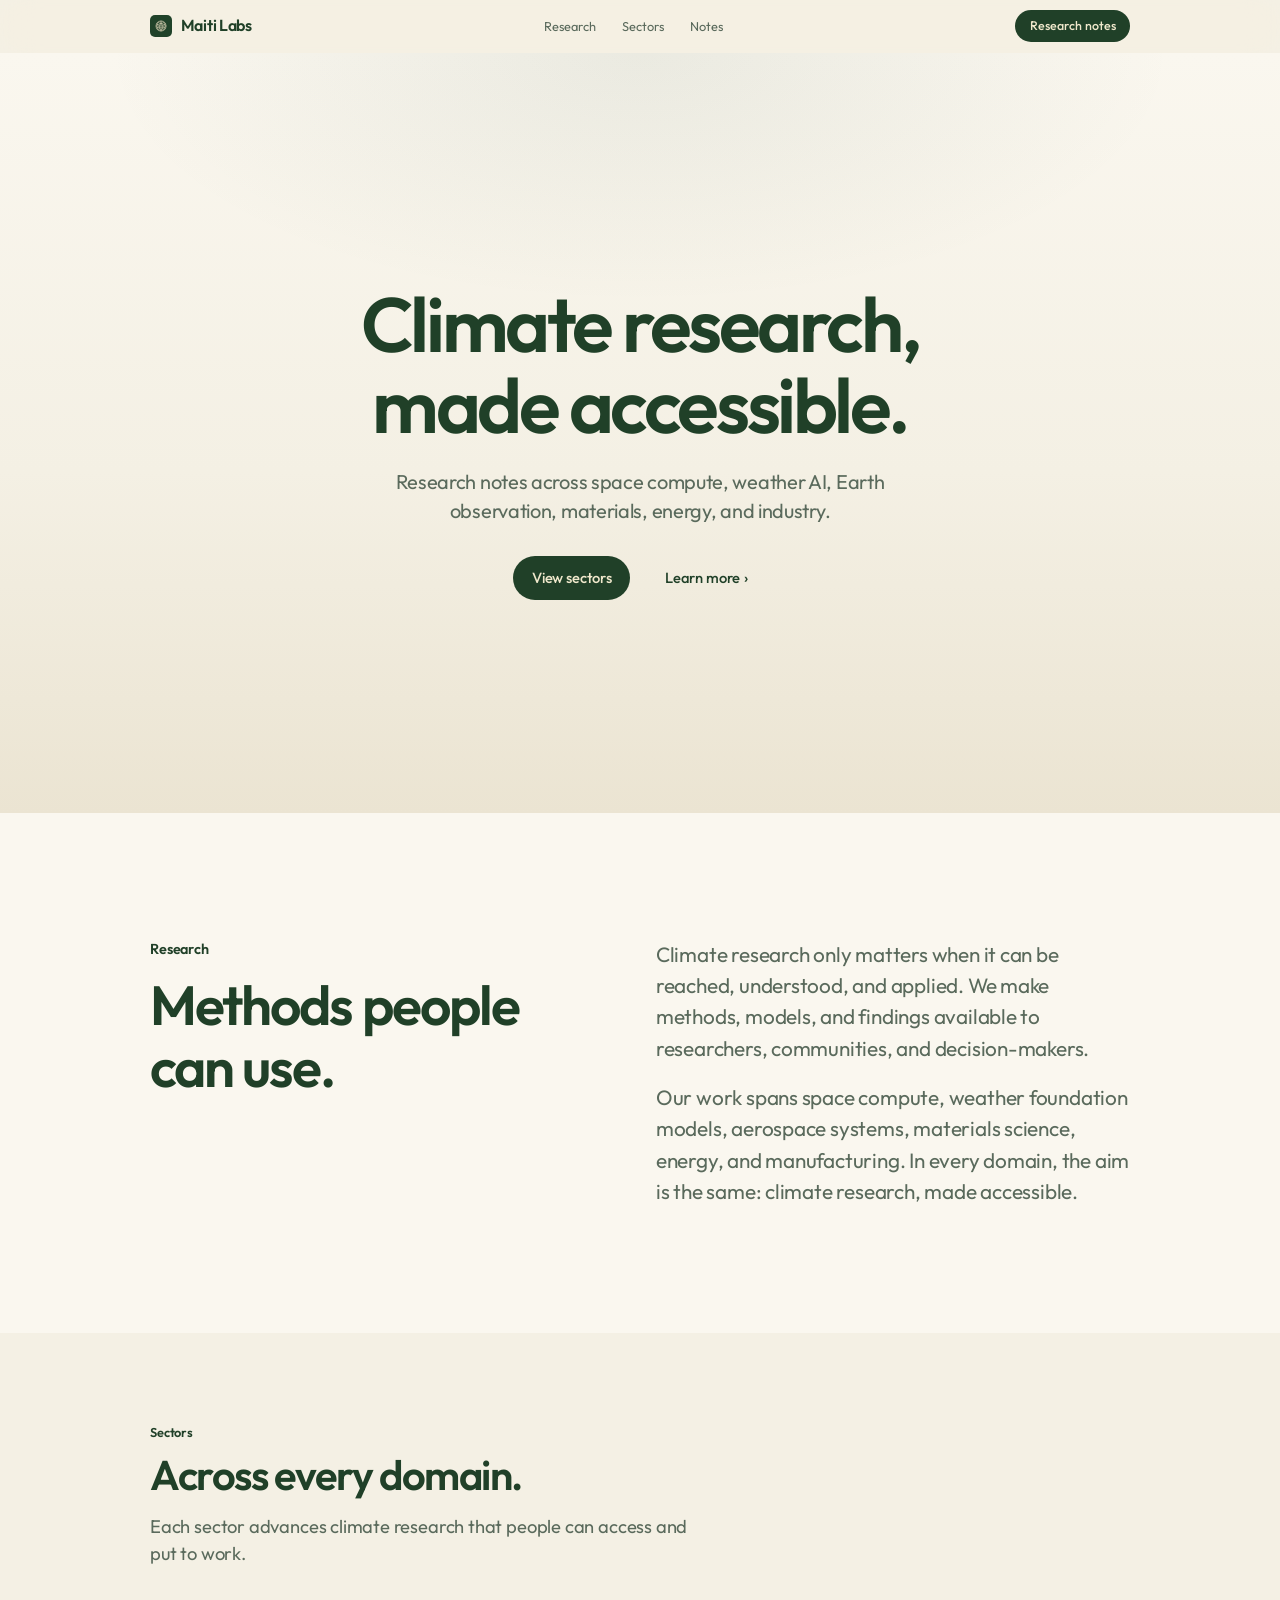
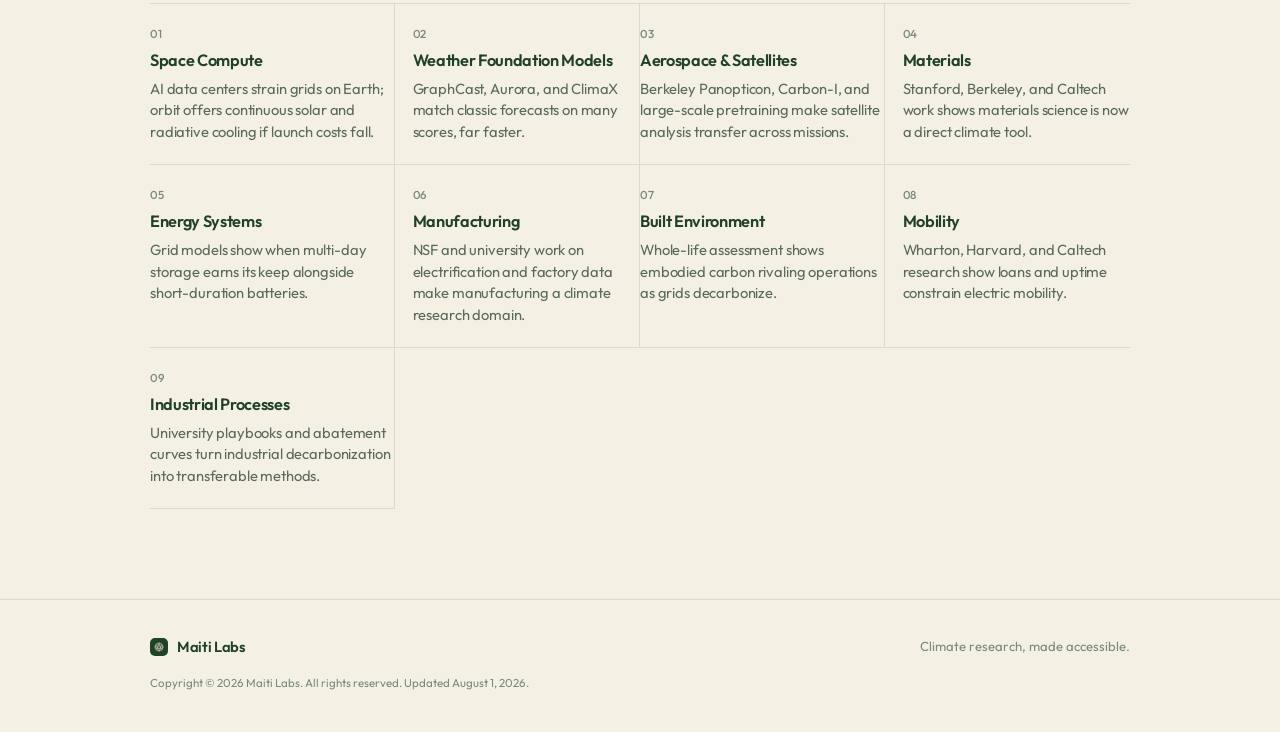
==== commit d1033edf: "Restore warm off-white page background Bring back the previous #f4f0e4 / #faf7ef palette instead of " ====
--- a/index.html
+++ b/index.html
@@ -13,9 +13,9 @@
   :root {
     --green: #204028;
     --cream: #f0e8cc;
-    --bg: #ffffff;
-    --bg-white: #ffffff;
-    --bg-soft: #f6f7f6;
+    --bg: #f4f0e4;
+    --bg-white: #faf7ef;
+    --bg-soft: #faf7ef;
     --ink: #204028;
     --muted: #5a6a5c;
     --faint: #7a8a7c;
@@ -48,7 +48,7 @@
     position: sticky;
     top: 0;
     z-index: 40;
-    background: rgba(255, 255, 255, 0.86);
+    background: rgba(244, 240, 228, 0.82);
     backdrop-filter: saturate(180%) blur(18px);
     -webkit-backdrop-filter: saturate(180%) blur(18px);
     border-bottom: 1px solid transparent;
@@ -113,8 +113,8 @@
     position: absolute;
     inset: 0;
     background:
-      radial-gradient(ellipse 70% 55% at 50% 0%, rgba(32, 64, 40, 0.05) 0%, transparent 60%),
-      linear-gradient(180deg, #ffffff 0%, #ffffff 55%, #f6f7f6 100%);
+      radial-gradient(ellipse 70% 55% at 50% 0%, rgba(32, 64, 40, 0.07) 0%, transparent 60%),
+      linear-gradient(180deg, #faf7ef 0%, #f4f0e4 55%, #ebe4d2 100%);
     pointer-events: none;
   }
   .hero-inner { position: relative; z-index: 1; width: 100%; }
@@ -171,7 +171,7 @@
   .section {
     padding: clamp(4.25rem, 10vh, 6.75rem) 0;
   }
-  .section-white { background: var(--bg-soft); }
+  .section-white { background: var(--bg-white); }
   #research {
     padding: clamp(5.75rem, 14vh, 9.5rem) 0;
   }
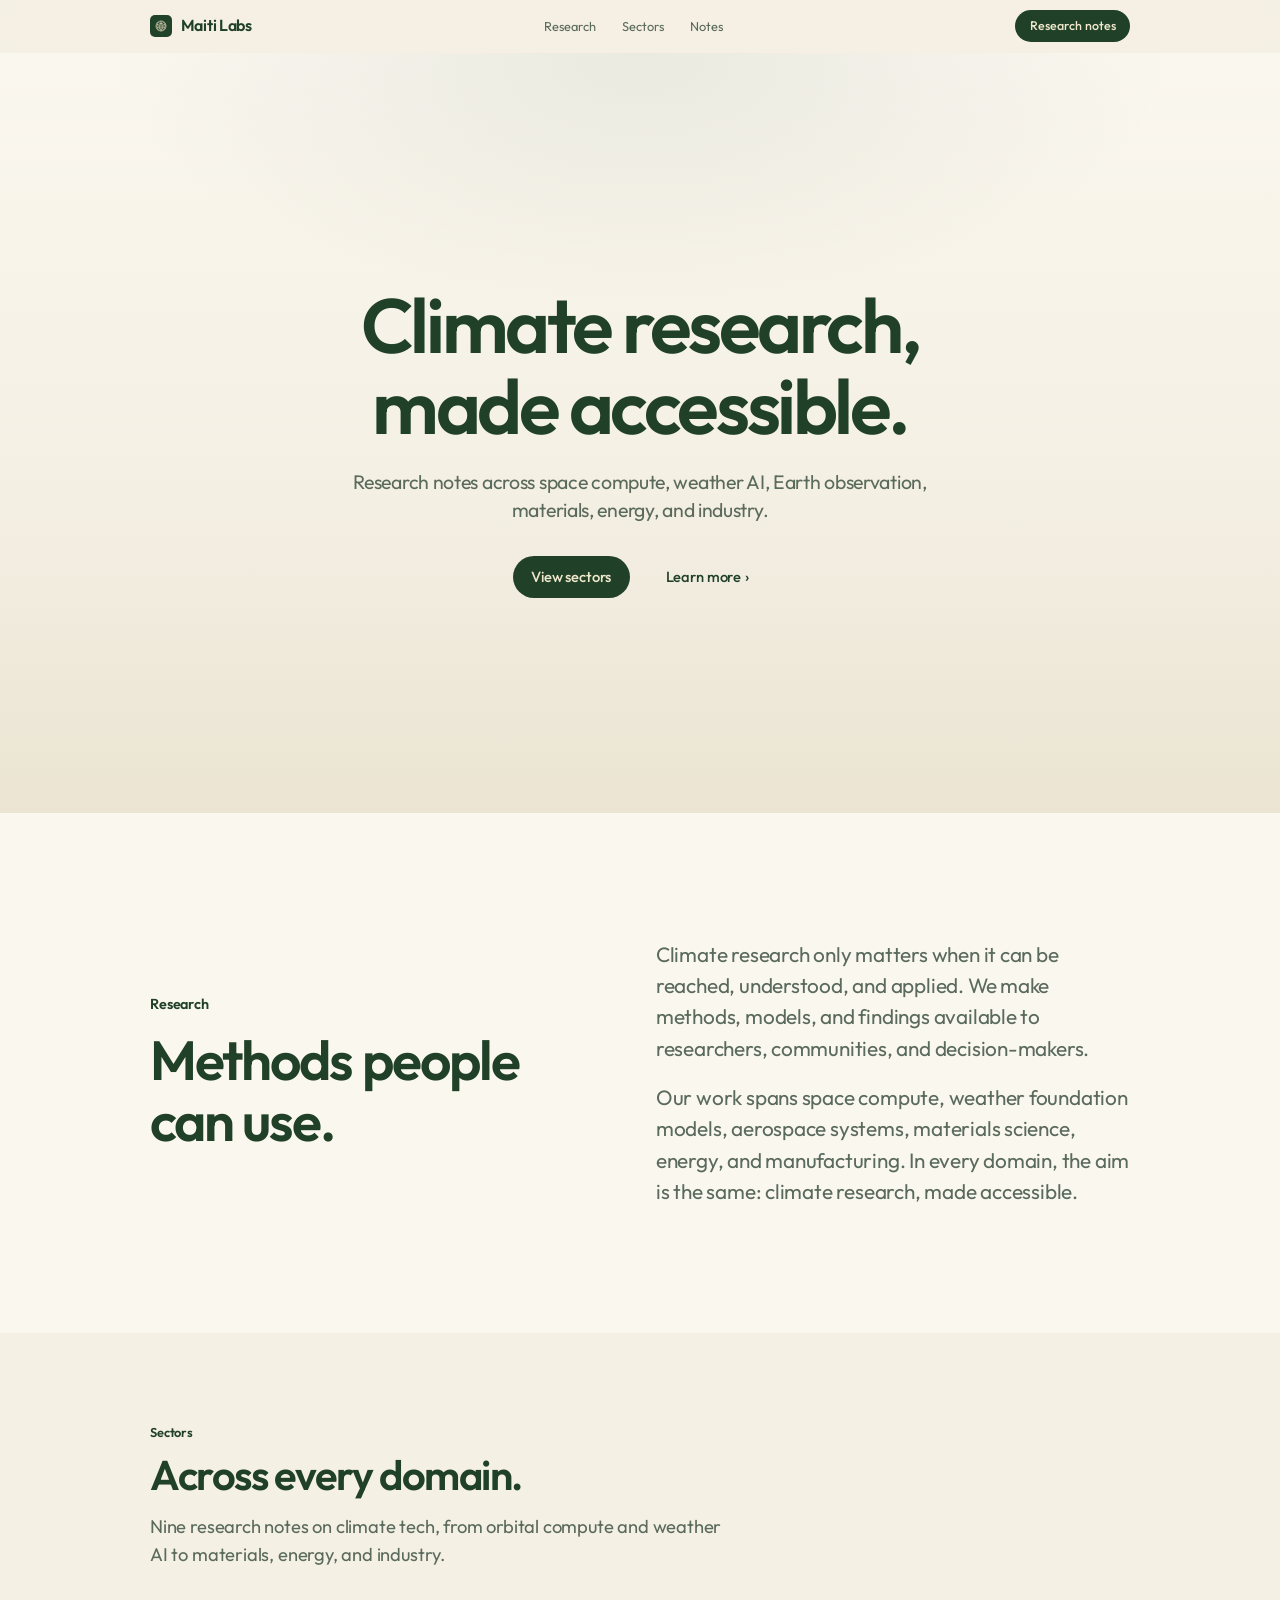
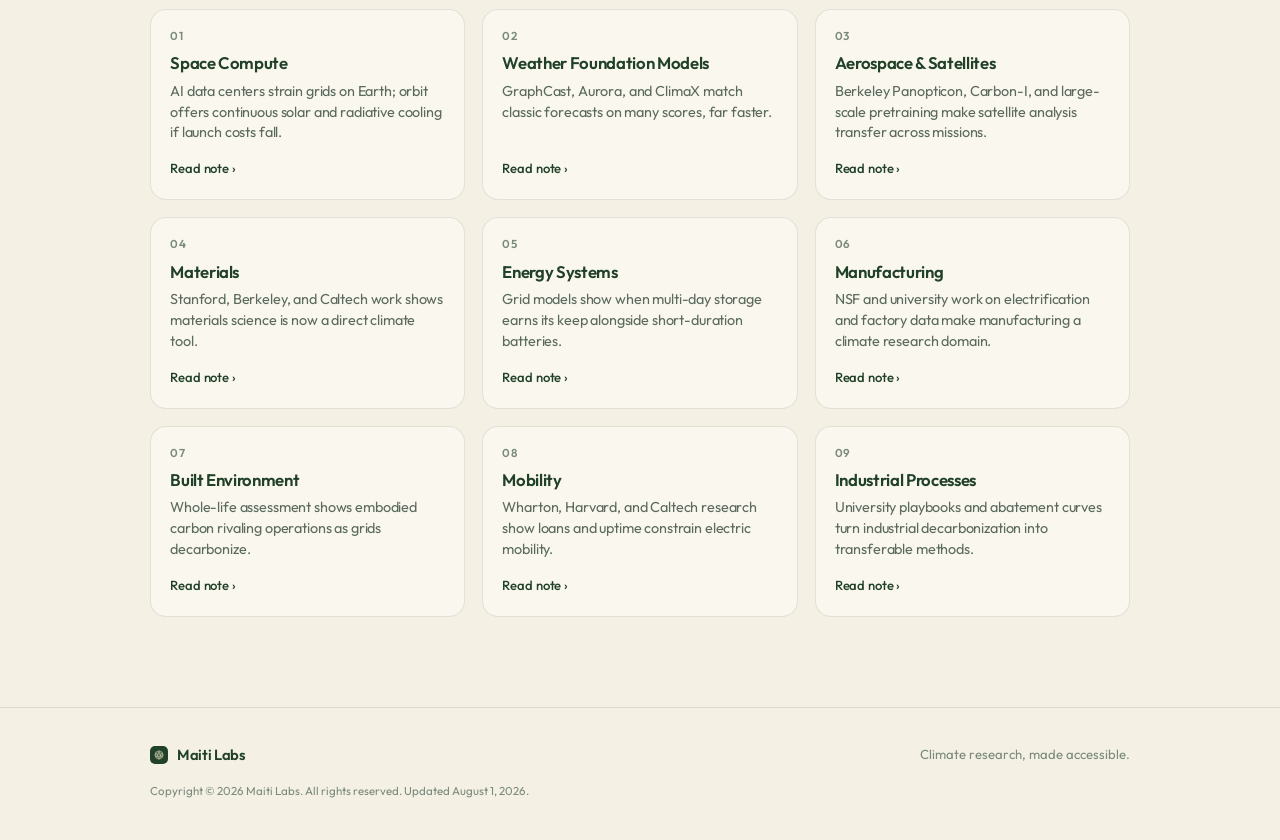
==== commit 88d5db28: "Align homepage sector grid into a clean 3x3 Replace the uneven 4-column divider layout with equal-he" ====
--- a/index.html
+++ b/index.html
@@ -127,19 +127,22 @@
     line-height: 1.05;
   }
   .hero-sub {
-    max-width: 34rem;
+    max-width: 38rem;
     margin: 1.35rem auto 0;
-    font-size: clamp(1.05rem, 1.7vw, 1.25rem);
+    font-size: clamp(1.05rem, 1.7vw, 1.22rem);
     font-weight: 400;
     color: var(--muted);
     letter-spacing: -0.015em;
+    line-height: 1.45;
+    text-wrap: pretty;
   }
   .hero-actions {
     margin-top: 1.9rem;
     display: flex;
     flex-wrap: wrap;
     justify-content: center;
-    gap: 0.7rem 1rem;
+    align-items: center;
+    gap: 0.75rem 1.1rem;
   }
   .btn {
     display: inline-flex;
@@ -191,6 +194,7 @@
   @media (min-width: 860px) {
     #research .split {
       gap: clamp(2.75rem, 6vw, 5.5rem);
+      align-items: center;
     }
     #research .split h2 { max-width: 12ch; }
   }
@@ -210,10 +214,11 @@
   }
   .lede {
     margin-top: 0.9rem;
-    max-width: 34rem;
+    max-width: 36rem;
     font-size: clamp(1.02rem, 1.5vw, 1.15rem);
     color: var(--muted);
     letter-spacing: -0.01em;
+    line-height: 1.5;
   }
 
   .split {
@@ -235,67 +240,83 @@
   }
   .prose p + p { margin-top: 0.95rem; }
 
+  #sectors .sectors-head {
+    max-width: 40rem;
+  }
+  #sectors .sectors-head h2 {
+    max-width: none;
+  }
   .focus-grid {
-    margin-top: clamp(1.75rem, 4vh, 2.5rem);
+    margin-top: clamp(2rem, 4.5vh, 2.85rem);
     display: grid;
-    gap: 0;
-    border-top: 1px solid var(--line);
+    gap: 0.85rem;
   }
   @media (min-width: 700px) {
-    .focus-grid { grid-template-columns: repeat(2, 1fr); }
-  }
-  @media (min-width: 1000px) {
-    .focus-grid { grid-template-columns: repeat(4, 1fr); }
+    .focus-grid {
+      grid-template-columns: repeat(2, minmax(0, 1fr));
+      gap: 1rem;
+    }
+  }
+  @media (min-width: 980px) {
+    .focus-grid {
+      grid-template-columns: repeat(3, minmax(0, 1fr));
+      gap: 1.05rem;
+    }
   }
   a.focus-item {
-    display: block;
-    padding: 1.35rem 0;
-    border-bottom: 1px solid var(--line);
-    transition: opacity .2s ease;
-  }
-  a.focus-item:hover { opacity: 0.72; }
-  .focus-item {
-    padding: 1.35rem 0;
-    border-bottom: 1px solid var(--line);
-  }
-  @media (min-width: 700px) {
-    .focus-item {
-      padding: 1.4rem 1.15rem 1.4rem 0;
-    }
-    .focus-item:nth-child(even) {
-      padding-left: 1.15rem;
-      padding-right: 0;
-      border-left: 1px solid var(--line);
-    }
-  }
-  @media (min-width: 1000px) {
-    .focus-item {
-      padding: 1.5rem 1.1rem;
-      border-right: 1px solid var(--line);
-    }
-    .focus-item:nth-child(even) {
-      padding-left: 1.1rem;
-      border-left: none;
-    }
-    .focus-item:nth-child(4n) { border-right: none; }
-    .focus-item:nth-child(4n + 1) { padding-left: 0; }
+    display: flex;
+    flex-direction: column;
+    height: 100%;
+    min-height: 11.5rem;
+    padding: 1.25rem 1.2rem 1.3rem;
+    border: 1px solid var(--line);
+    border-radius: 16px;
+    background: var(--bg-white);
+    text-decoration: none;
+    transition: border-color .2s ease, box-shadow .2s ease, transform .2s ease;
+  }
+  a.focus-item:hover {
+    border-color: rgba(32, 64, 40, 0.28);
+    box-shadow: 0 10px 28px rgba(32, 64, 40, 0.07);
+    transform: translateY(-2px);
+    opacity: 1;
   }
   .focus-item .num {
     font-size: 0.72rem;
-    font-weight: 500;
+    font-weight: 600;
     color: var(--faint);
-    margin-bottom: 0.4rem;
+    letter-spacing: 0.06em;
+    margin: 0 0 0.7rem;
+    line-height: 1;
   }
   .focus-item h3 {
-    font-size: 1.02rem;
+    font-size: 1.05rem;
     font-weight: 600;
     letter-spacing: -0.02em;
-    margin-bottom: 0.3rem;
+    margin: 0 0 0.45rem;
+    line-height: 1.25;
+    color: var(--ink);
   }
   .focus-item p {
+    margin: 0;
     color: var(--muted);
-    font-size: 0.92rem;
+    font-size: 0.9rem;
+    line-height: 1.45;
     letter-spacing: -0.01em;
+  }
+  .focus-item .focus-link {
+    margin-top: auto;
+    padding-top: 1rem;
+    font-size: 0.82rem;
+    font-weight: 500;
+    color: var(--accent);
+    letter-spacing: -0.01em;
+  }
+  a.focus-item:hover .focus-link {
+    color: var(--accent-soft);
+  }
+  @media (prefers-reduced-motion: reduce) {
+    a.focus-item:hover { transform: none; }
   }
 
   .footer {
@@ -383,56 +404,65 @@
 
   <section class="section" id="sectors">
     <div class="wrap">
-      <div class="reveal">
+      <div class="sectors-head reveal">
         <p class="eyebrow">Sectors</p>
         <h2>Across every domain.</h2>
-        <p class="lede">Each sector advances climate research that people can access and put to work.</p>
+        <p class="lede">Nine research notes on climate tech, from orbital compute and weather AI to materials, energy, and industry.</p>
       </div>
       <div class="focus-grid">
         <a class="focus-item reveal" href="blog/space-compute.html">
           <p class="num">01</p>
           <h3>Space Compute</h3>
           <p>AI data centers strain grids on Earth; orbit offers continuous solar and radiative cooling if launch costs fall.</p>
+          <span class="focus-link">Read note ›</span>
         </a>
         <a class="focus-item reveal" href="blog/weather-foundation-models.html">
           <p class="num">02</p>
           <h3>Weather Foundation Models</h3>
           <p>GraphCast, Aurora, and ClimaX match classic forecasts on many scores, far faster.</p>
+          <span class="focus-link">Read note ›</span>
         </a>
         <a class="focus-item reveal" href="blog/aerospace-satellites.html">
           <p class="num">03</p>
           <h3>Aerospace &amp; Satellites</h3>
           <p>Berkeley Panopticon, Carbon-I, and large-scale pretraining make satellite analysis transfer across missions.</p>
+          <span class="focus-link">Read note ›</span>
         </a>
         <a class="focus-item reveal" href="blog/materials.html">
           <p class="num">04</p>
           <h3>Materials</h3>
           <p>Stanford, Berkeley, and Caltech work shows materials science is now a direct climate tool.</p>
+          <span class="focus-link">Read note ›</span>
         </a>
         <a class="focus-item reveal" href="blog/energy-systems.html">
           <p class="num">05</p>
           <h3>Energy Systems</h3>
           <p>Grid models show when multi-day storage earns its keep alongside short-duration batteries.</p>
+          <span class="focus-link">Read note ›</span>
         </a>
         <a class="focus-item reveal" href="blog/manufacturing.html">
           <p class="num">06</p>
           <h3>Manufacturing</h3>
           <p>NSF and university work on electrification and factory data make manufacturing a climate research domain.</p>
+          <span class="focus-link">Read note ›</span>
         </a>
         <a class="focus-item reveal" href="blog/built-environment.html">
           <p class="num">07</p>
           <h3>Built Environment</h3>
           <p>Whole-life assessment shows embodied carbon rivaling operations as grids decarbonize.</p>
+          <span class="focus-link">Read note ›</span>
         </a>
         <a class="focus-item reveal" href="blog/mobility.html">
           <p class="num">08</p>
           <h3>Mobility</h3>
           <p>Wharton, Harvard, and Caltech research show loans and uptime constrain electric mobility.</p>
+          <span class="focus-link">Read note ›</span>
         </a>
         <a class="focus-item reveal" href="blog/industrial-processes.html">
           <p class="num">09</p>
           <h3>Industrial Processes</h3>
           <p>University playbooks and abatement curves turn industrial decarbonization into transferable methods.</p>
+          <span class="focus-link">Read note ›</span>
         </a>
       </div>
     </div>
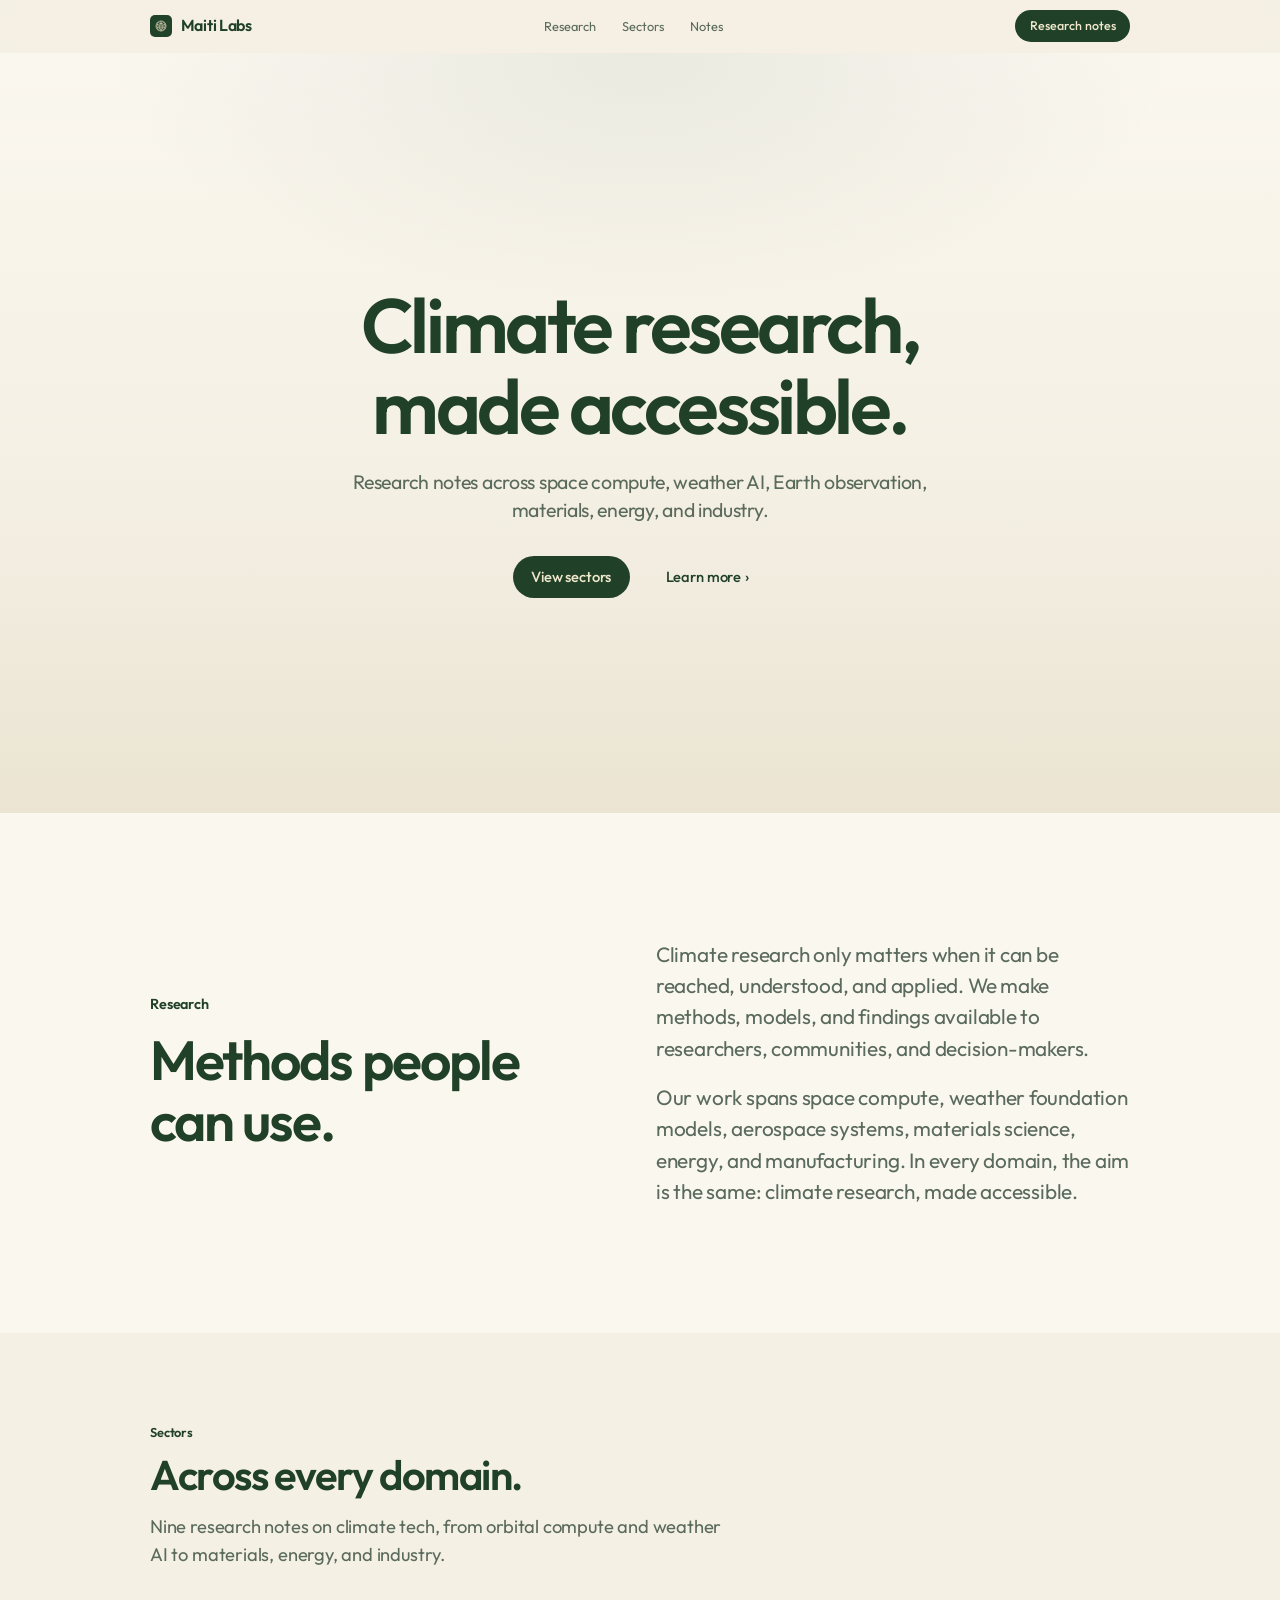
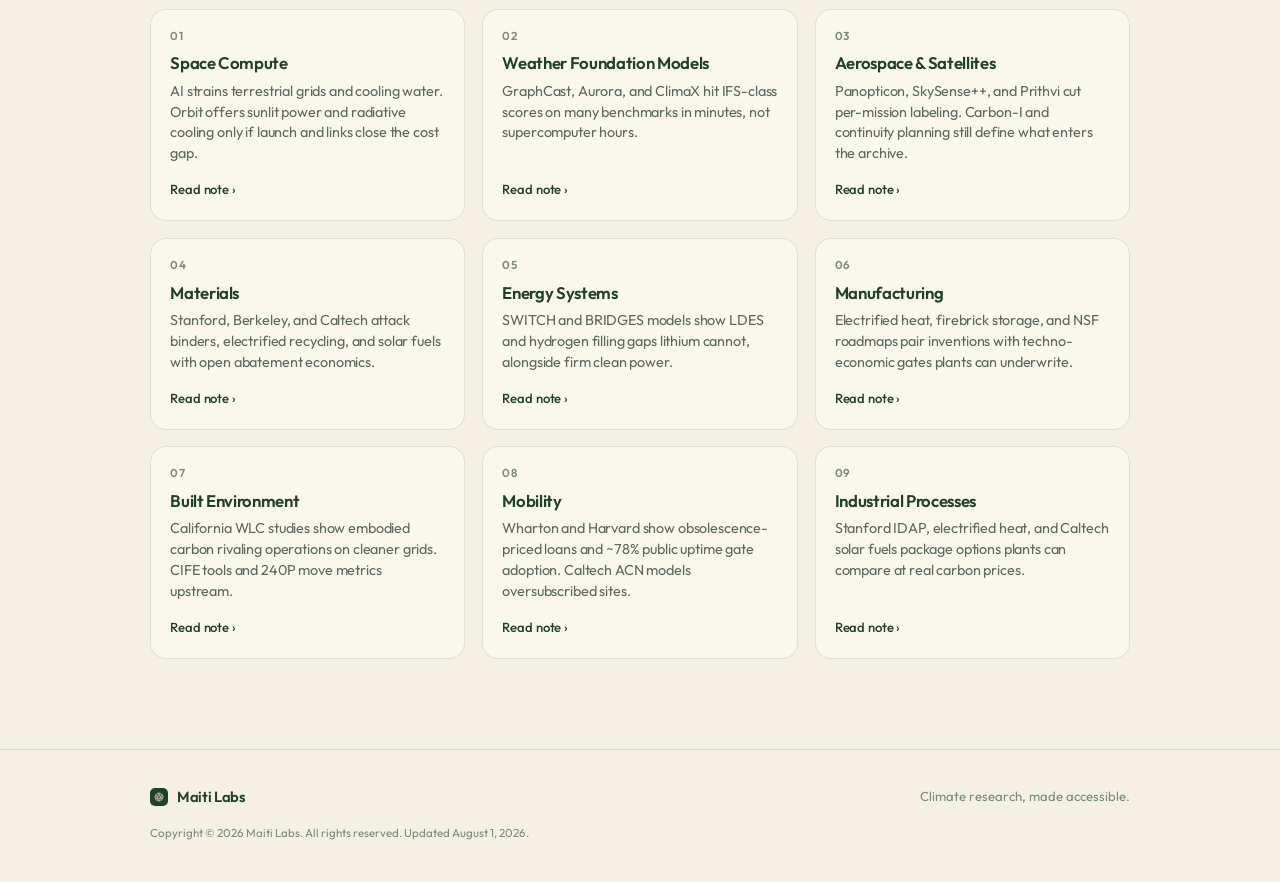
==== commit 1d318d11: "Rewrite research notes in McKinsey-style action titles and takeaways Lead each sector with a decisio" ====
--- a/index.html
+++ b/index.html
@@ -413,55 +413,55 @@
         <a class="focus-item reveal" href="blog/space-compute.html">
           <p class="num">01</p>
           <h3>Space Compute</h3>
-          <p>AI data centers strain grids on Earth; orbit offers continuous solar and radiative cooling if launch costs fall.</p>
+          <p>AI strains terrestrial grids and cooling water. Orbit offers sunlit power and radiative cooling only if launch and links close the cost gap.</p>
           <span class="focus-link">Read note ›</span>
         </a>
         <a class="focus-item reveal" href="blog/weather-foundation-models.html">
           <p class="num">02</p>
           <h3>Weather Foundation Models</h3>
-          <p>GraphCast, Aurora, and ClimaX match classic forecasts on many scores, far faster.</p>
+          <p>GraphCast, Aurora, and ClimaX hit IFS-class scores on many benchmarks in minutes, not supercomputer hours.</p>
           <span class="focus-link">Read note ›</span>
         </a>
         <a class="focus-item reveal" href="blog/aerospace-satellites.html">
           <p class="num">03</p>
           <h3>Aerospace &amp; Satellites</h3>
-          <p>Berkeley Panopticon, Carbon-I, and large-scale pretraining make satellite analysis transfer across missions.</p>
+          <p>Panopticon, SkySense++, and Prithvi cut per-mission labeling. Carbon-I and continuity planning still define what enters the archive.</p>
           <span class="focus-link">Read note ›</span>
         </a>
         <a class="focus-item reveal" href="blog/materials.html">
           <p class="num">04</p>
           <h3>Materials</h3>
-          <p>Stanford, Berkeley, and Caltech work shows materials science is now a direct climate tool.</p>
+          <p>Stanford, Berkeley, and Caltech attack binders, electrified recycling, and solar fuels with open abatement economics.</p>
           <span class="focus-link">Read note ›</span>
         </a>
         <a class="focus-item reveal" href="blog/energy-systems.html">
           <p class="num">05</p>
           <h3>Energy Systems</h3>
-          <p>Grid models show when multi-day storage earns its keep alongside short-duration batteries.</p>
+          <p>SWITCH and BRIDGES models show LDES and hydrogen filling gaps lithium cannot, alongside firm clean power.</p>
           <span class="focus-link">Read note ›</span>
         </a>
         <a class="focus-item reveal" href="blog/manufacturing.html">
           <p class="num">06</p>
           <h3>Manufacturing</h3>
-          <p>NSF and university work on electrification and factory data make manufacturing a climate research domain.</p>
+          <p>Electrified heat, firebrick storage, and NSF roadmaps pair inventions with techno-economic gates plants can underwrite.</p>
           <span class="focus-link">Read note ›</span>
         </a>
         <a class="focus-item reveal" href="blog/built-environment.html">
           <p class="num">07</p>
           <h3>Built Environment</h3>
-          <p>Whole-life assessment shows embodied carbon rivaling operations as grids decarbonize.</p>
+          <p>California WLC studies show embodied carbon rivaling operations on cleaner grids. CIFE tools and 240P move metrics upstream.</p>
           <span class="focus-link">Read note ›</span>
         </a>
         <a class="focus-item reveal" href="blog/mobility.html">
           <p class="num">08</p>
           <h3>Mobility</h3>
-          <p>Wharton, Harvard, and Caltech research show loans and uptime constrain electric mobility.</p>
+          <p>Wharton and Harvard show obsolescence-priced loans and ~78% public uptime gate adoption. Caltech ACN models oversubscribed sites.</p>
           <span class="focus-link">Read note ›</span>
         </a>
         <a class="focus-item reveal" href="blog/industrial-processes.html">
           <p class="num">09</p>
           <h3>Industrial Processes</h3>
-          <p>University playbooks and abatement curves turn industrial decarbonization into transferable methods.</p>
+          <p>Stanford IDAP, electrified heat, and Caltech solar fuels package options plants can compare at real carbon prices.</p>
           <span class="focus-link">Read note ›</span>
         </a>
       </div>
